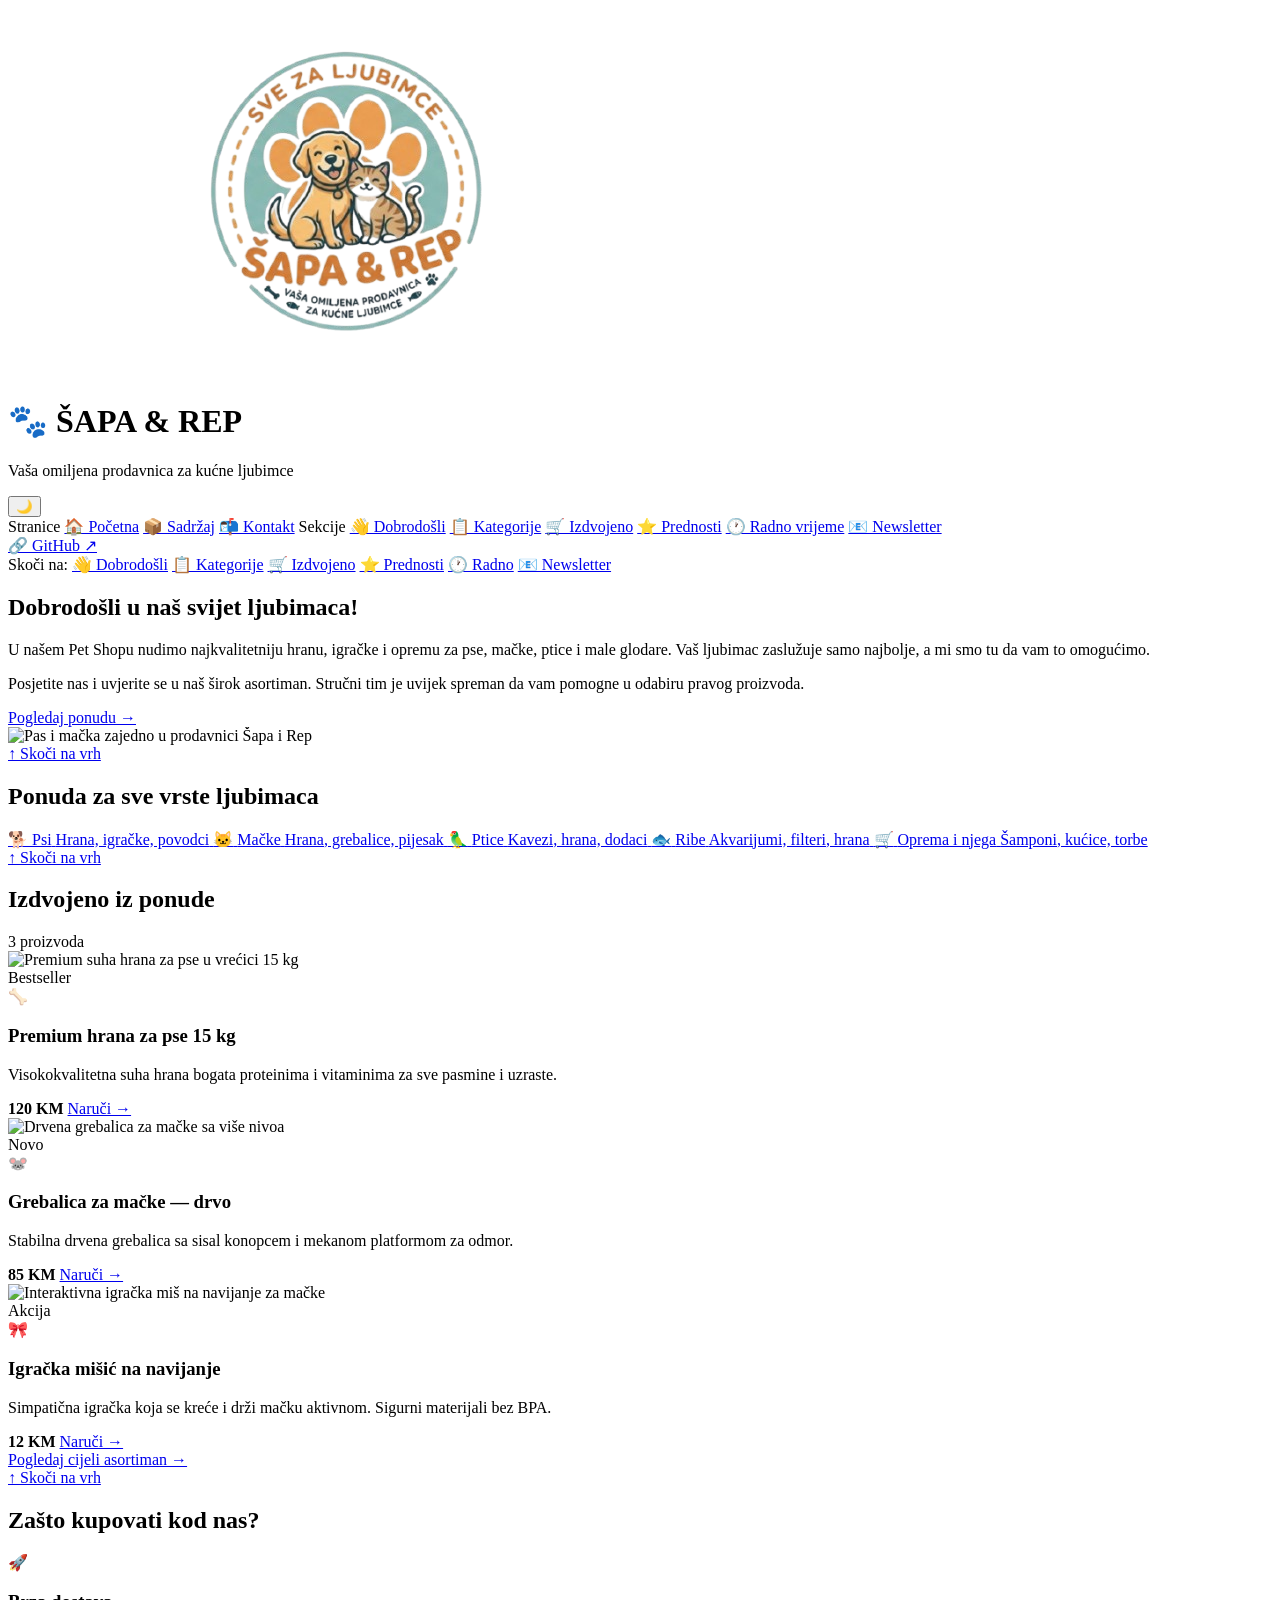
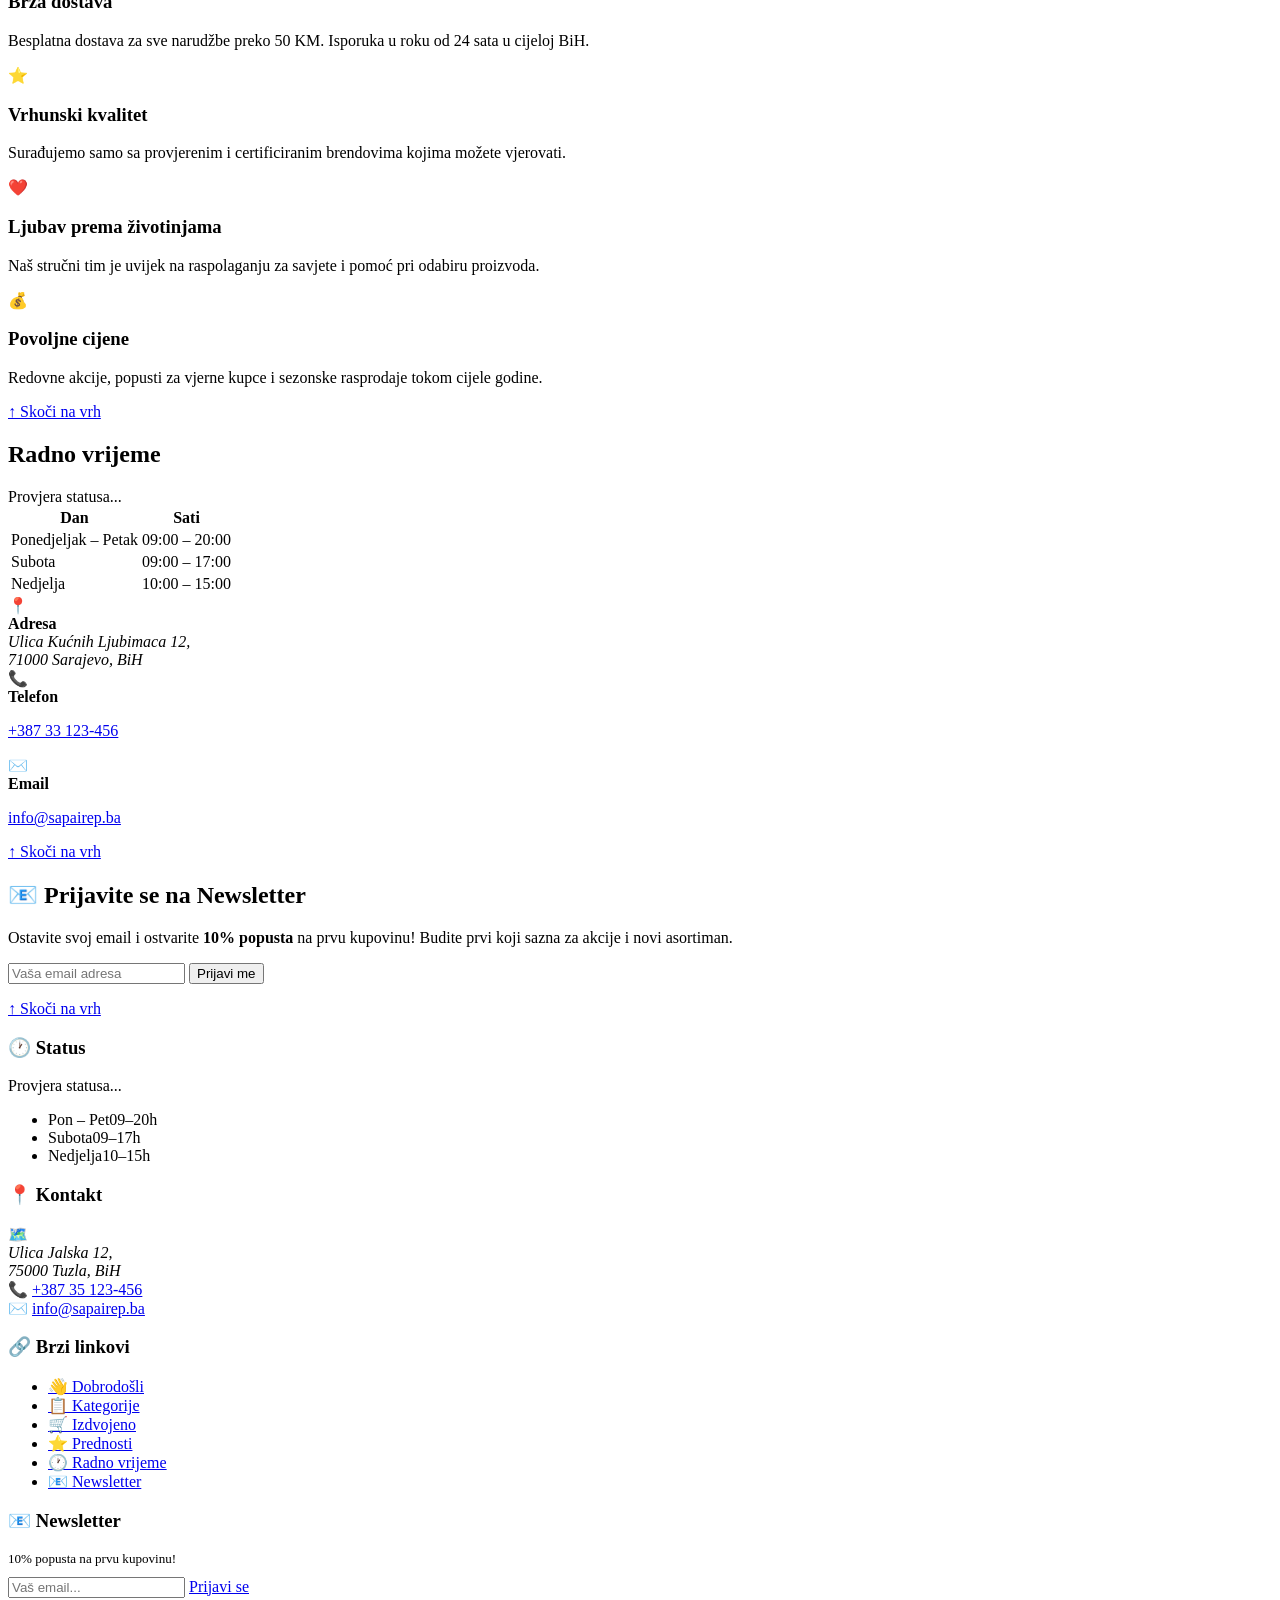
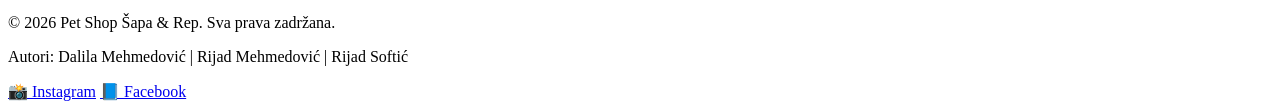
==== index.html @ 31c287e7 "Add files via upload Potpuno dorađen i završen HTML kod za stranicu index (početnu stranicu). Dodani" ====
<!DOCTYPE html>
<html lang="bs">
<head>
    <meta charset="UTF-8">
    <meta name="viewport" content="width=device-width, initial-scale=1.0">
    <title>Šapa & Rep - Pet Shop | Početna</title>
    <link rel="stylesheet" href="index.css">
</head>
<body>

<!-- ═══════════════════════════════ HEADER ═══════════════════════════════ -->
<header>
    <picture>
        <source srcset="Gemini_Generated_Image_9xp5rw9xp5rw9xp5-removebg-preview.png" type="image/webp">
        <img src="Gemini_Generated_Image_9xp5rw9xp5rw9xp5-removebg-preview.png" alt="Šapa i Rep logo — šapa kućnog ljubimca" class="header-logo">
    </picture>
    <div class="header-text">
        <h1>🐾 ŠAPA & REP</h1>
        <p>Vaša omiljena prodavnica za kućne ljubimce</p>
    </div>
    <button class="dark-mode-toggle" id="darkModeToggle" aria-label="Prebaci tamni/svjetli mod">🌙</button>
</header>

<!-- ═══════════════════════════ TROSTUPNI LAYOUT ═══════════════════════════ -->
<div class="page-wrapper">

    <!-- ─────────────── LIJEVA NAVIGACIJA ─────────────── -->
    <nav class="side-nav" aria-label="Glavna navigacija">
        <span class="nav-label">Stranice</span>
        <a href="index.html" class="active">🏠 Početna</a>
        <a href="Sadržaj.html">📦 Sadržaj</a>
        <a href="kontakt.html">📬 Kontakt</a>
        <span class="nav-label">Sekcije</span>
        <a href="#dobrodosli">👋 Dobrodošli</a>
        <a href="#kategorije-home">📋 Kategorije</a>
        <a href="#izdvojeno">🛒 Izdvojeno</a>
        <a href="#prednosti">⭐ Prednosti</a>
        <a href="#radno-vrijeme">🕐 Radno vrijeme</a>
        <a href="#newsletter">📧 Newsletter</a>
        <div class="nav-github">
            <a href="https://github.com/dalila005/Grupa21-TPTP-2026" target="_blank" rel="noopener">🔗 GitHub ↗</a>
        </div>
    </nav>

    <!-- ─────────────── GLAVNI SADRŽAJ ─────────────── -->
    <main class="main-content" id="top">

        <!-- Bookmark navigacija -->
        <div class="bookmark-nav">
            <span>Skoči na:</span>
            <a href="#dobrodosli">👋 Dobrodošli</a>
            <a href="#kategorije-home">📋 Kategorije</a>
            <a href="#izdvojeno">🛒 Izdvojeno</a>
            <a href="#prednosti">⭐ Prednosti</a>
            <a href="#radno-vrijeme">🕐 Radno</a>
            <a href="#newsletter">📧 Newsletter</a>
        </div>

        <!-- ── SEKCIJA 1: DOBRODOŠLI ── -->
        <section id="dobrodosli">
            <div class="welcome-wrap">
                <div class="welcome-text">
                    <h2>Dobrodošli u naš svijet ljubimaca!</h2>
                    <p>
                        U našem Pet Shopu nudimo najkvalitetniju hranu, igračke i opremu za pse, mačke,
                        ptice i male glodare. Vaš ljubimac zaslužuje samo najbolje, a mi smo tu da vam
                        to omogućimo.
                    </p>
                    <p>
                        Posjetite nas i uvjerite se u naš širok asortiman. Stručni tim je uvijek
                        spreman da vam pomogne u odabiru pravog proizvoda.
                    </p>
                    <a href="Sadržaj.html" class="btn btn-primary">Pogledaj ponudu →</a>
                </div>
                <div class="welcome-img-wrap">
                    <img src="shutterstock2482316883-670x447.png"
                         alt="Pas i mačka zajedno u prodavnici Šapa i Rep"
                         class="welcome-img">
                </div>
            </div>
            <a href="#top" class="back-to-top">↑ Skoči na vrh</a>
        </section>

        <!-- ── SEKCIJA 2: KATEGORIJE ── -->
        <section id="kategorije-home">
            <h2>Ponuda za sve vrste ljubimaca</h2>
            <div class="home-categories">
                <a href="Sadržaj.html" class="cat-box" data-category="pas">
                    <span class="cat-icon">🐕</span>
                    <span class="cat-label">Psi</span>
                    <span class="cat-desc">Hrana, igračke, povodci</span>
                </a>
                <a href="Sadržaj.html" class="cat-box" data-category="macka">
                    <span class="cat-icon">🐱</span>
                    <span class="cat-label">Mačke</span>
                    <span class="cat-desc">Hrana, grebalice, pijesak</span>
                </a>
                <a href="Sadržaj.html" class="cat-box" data-category="ptica">
                    <span class="cat-icon">🦜</span>
                    <span class="cat-label">Ptice</span>
                    <span class="cat-desc">Kavezi, hrana, dodaci</span>
                </a>
                <a href="Sadržaj.html" class="cat-box" data-category="riba">
                    <span class="cat-icon">🐟</span>
                    <span class="cat-label">Ribe</span>
                    <span class="cat-desc">Akvarijumi, filteri, hrana</span>
                </a>
                <a href="Sadržaj.html" class="cat-box" data-category="oprema">
                    <span class="cat-icon">🛒</span>
                    <span class="cat-label">Oprema i njega</span>
                    <span class="cat-desc">Šamponi, kućice, torbe</span>
                </a>
            </div>
            <a href="#top" class="back-to-top">↑ Skoči na vrh</a>
        </section>

        <!-- ── SEKCIJA 3: IZDVOJENO ── -->
        <section id="izdvojeno">
            <div class="products-header">
                <h2>Izdvojeno iz ponude</h2>
                <span class="product-count" id="productCount">3 proizvoda</span>
            </div>

            <div class="product-grid" id="productGrid">

                <article class="product-card" data-category="pas">
                    <img src="550.png"
                         alt="Premium suha hrana za pse u vrećici 15 kg"
                         class="card-img">
                    <div class="card-badge">Bestseller</div>
                    <div class="card-icon">🦴</div>
                    <h3>Premium hrana za pse 15 kg</h3>
                    <p>Visokokvalitetna suha hrana bogata proteinima i vitaminima za sve pasmine i uzraste.</p>
                    <strong class="price">120 KM</strong>
                    <a href="kontakt.html" class="card-link">Naruči →</a>
                </article>

                <article class="product-card" data-category="macka">
                    <img src="8718475522782_a_en_hd_1__31127.png"
                         alt="Drvena grebalica za mačke sa više nivoa"
                         class="card-img">
                    <div class="card-badge novo">Novo</div>
                    <div class="card-icon">🐭</div>
                    <h3>Grebalica za mačke — drvo</h3>
                    <p>Stabilna drvena grebalica sa sisal konopcem i mekanom platformom za odmor.</p>
                    <strong class="price">85 KM</strong>
                    <a href="kontakt.html" class="card-link">Naruči →</a>
                </article>

                <article class="product-card" data-category="macka">
                    <img src="TAMkzUjmKxtn.png"
                         alt="Interaktivna igračka miš na navijanje za mačke"
                         class="card-img">
                    <div class="card-badge akcija">Akcija</div>
                    <div class="card-icon">🎀</div>
                    <h3>Igračka mišić na navijanje</h3>
                    <p>Simpatična igračka koja se kreće i drži mačku aktivnom. Sigurni materijali bez BPA.</p>
                    <strong class="price">12 KM</strong>
                    <a href="kontakt.html" class="card-link">Naruči →</a>
                </article>

            </div>

            <p class="no-results" id="noResults" style="display:none;">
                Nema proizvoda u ovoj kategoriji.
            </p>

            <div class="view-all-wrap">
                <a href="Sadržaj.html" class="btn btn-outline">Pogledaj cijeli asortiman →</a>
            </div>
            <a href="#top" class="back-to-top">↑ Skoči na vrh</a>
        </section>

        <!-- ── SEKCIJA 4: PREDNOSTI ── -->
        <section id="prednosti">
            <h2>Zašto kupovati kod nas?</h2>
            <div class="features-wrap">
                <div class="feature-box">
                    <div class="feature-icon">🚀</div>
                    <h3>Brza dostava</h3>
                    <p>Besplatna dostava za sve narudžbe preko 50 KM. Isporuka u roku od 24 sata u cijeloj BiH.</p>
                </div>
                <div class="feature-box">
                    <div class="feature-icon">⭐</div>
                    <h3>Vrhunski kvalitet</h3>
                    <p>Surađujemo samo sa provjerenim i certificiranim brendovima kojima možete vjerovati.</p>
                </div>
                <div class="feature-box">
                    <div class="feature-icon">❤️</div>
                    <h3>Ljubav prema životinjama</h3>
                    <p>Naš stručni tim je uvijek na raspolaganju za savjete i pomoć pri odabiru proizvoda.</p>
                </div>
                <div class="feature-box">
                    <div class="feature-icon">💰</div>
                    <h3>Povoljne cijene</h3>
                    <p>Redovne akcije, popusti za vjerne kupce i sezonske rasprodaje tokom cijele godine.</p>
                </div>
            </div>
            <a href="#top" class="back-to-top">↑ Skoči na vrh</a>
        </section>

        <!-- ── SEKCIJA 5: RADNO VRIJEME ── -->
        <section id="radno-vrijeme">
            <h2>Radno vrijeme</h2>
            <div class="hours-wrap">
                <div class="hours-card">
                    <div class="status-row">
                        <span class="status-dot closed" id="statusDot"></span>
                        <span class="status-text" id="statusText">Provjera statusa...</span>
                    </div>
                    <table class="hours-table">
                        <thead>
                            <tr>
                                <th>Dan</th>
                                <th>Sati</th>
                            </tr>
                        </thead>
                        <tbody>
                            <tr>
                                <td>Ponedjeljak – Petak</td>
                                <td>09:00 – 20:00</td>
                            </tr>
                            <tr>
                                <td>Subota</td>
                                <td>09:00 – 17:00</td>
                            </tr>
                            <tr>
                                <td>Nedjelja</td>
                                <td>10:00 – 15:00</td>
                            </tr>
                        </tbody>
                    </table>
                </div>
                <div class="hours-info">
                    <div class="info-icon-box">
                        <span>📍</span>
                        <div>
                            <strong>Adresa</strong>
                            <address>Ulica Kućnih Ljubimaca 12,<br>71000 Sarajevo, BiH</address>
                        </div>
                    </div>
                    <div class="info-icon-box">
                        <span>📞</span>
                        <div>
                            <strong>Telefon</strong>
                            <p><a href="tel:+38733123456">+387 33 123-456</a></p>
                        </div>
                    </div>
                    <div class="info-icon-box">
                        <span>✉️</span>
                        <div>
                            <strong>Email</strong>
                            <p><a href="mailto:info@sapairep.ba">info@sapairep.ba</a></p>
                        </div>
                    </div>
                </div>
            </div>
            <a href="#top" class="back-to-top">↑ Skoči na vrh</a>
        </section>

        <!-- ── SEKCIJA 6: NEWSLETTER ── -->
        <section id="newsletter">
            <div class="newsletter-wrap">
                <div class="newsletter-text">
                    <h2>📧 Prijavite se na Newsletter</h2>
                    <p>Ostavite svoj email i ostvarite <strong>10% popusta</strong> na prvu kupovinu!
                       Budite prvi koji sazna za akcije i novi asortiman.</p>
                </div>
                <div class="newsletter-form-wrap" id="newsletterFormWrap">
                    <div class="newsletter-form">
                        <input type="email"
                               id="newsletterEmail"
                               placeholder="Vaša email adresa"
                               aria-label="Unesite email za prijavu na newsletter">
                        <button class="btn btn-primary" id="newsletterBtn">Prijavi me</button>
                    </div>
                    <p class="field-error" id="newsletterError"></p>
                </div>
                <p class="newsletter-success" id="newsletterSuccess" style="display:none;">
                    ✅ Uspješno ste se prijavili! Provjerite email za kupon.
                </p>
            </div>
            <a href="#top" class="back-to-top">↑ Skoči na vrh</a>
        </section>

    </main>

    <!-- ─────────────── DESNI ASIDE ─────────────── -->
    <aside aria-label="Bočni panel">

        <!-- Status widget -->
        <div class="aside-widget">
            <h3>🕐 Status</h3>
            <div class="aside-status">
                <span class="status-dot closed" id="asideStatusDot"></span>
                <span class="status-text" id="asideStatusText">Provjera...</span>
            </div>
            <ul class="aside-hours-list">
                <li><span class="dan">Pon – Pet</span><span>09–20h</span></li>
                <li><span class="dan">Subota</span><span>09–17h</span></li>
                <li><span class="dan">Nedjelja</span><span>10–15h</span></li>
            </ul>
        </div>

        <!-- Kontakt widget -->
        <div class="aside-widget">
            <h3>📍 Kontakt</h3>
            <div class="aside-contact-item">
                <span>🗺️</span>
                <address>Ulica Jalska 12,<br>75000 Tuzla, BiH</address>
            </div>
            <div class="aside-contact-item">
                <span>📞</span>
                <a href="tel:+38733123456">+387 35 123-456</a>
            </div>
            <div class="aside-contact-item">
                <span>✉️</span>
                <a href="mailto:info@sapairep.ba">info@sapairep.ba</a>
            </div>
        </div>

        <!-- Quick nav widget -->
        <div class="aside-widget">
            <h3>🔗 Brzi linkovi</h3>
            <ul class="aside-quicknav">
                <li><a href="#dobrodosli">👋 Dobrodošli</a></li>
                <li><a href="#kategorije-home">📋 Kategorije</a></li>
                <li><a href="#izdvojeno">🛒 Izdvojeno</a></li>
                <li><a href="#prednosti">⭐ Prednosti</a></li>
                <li><a href="#radno-vrijeme">🕐 Radno vrijeme</a></li>
                <li><a href="#newsletter">📧 Newsletter</a></li>
            </ul>
        </div>

        <!-- Mini newsletter -->
        <div class="aside-widget aside-newsletter">
            <h3>📧 Newsletter</h3>
            <p style="font-size:0.82em; color:var(--boja-tekst-slabi); margin-bottom:10px;">
                10% popusta na prvu kupovinu!
            </p>
            <input type="email" placeholder="Vaš email..." aria-label="Email za newsletter">
            <a href="#newsletter" class="btn btn-primary">Prijavi se</a>
        </div>

    </aside>

</div><!-- /page-wrapper -->

<!-- ═══════════════════════════════ FOOTER ═══════════════════════════════ -->
<footer>
    <div class="footer-inner">
        <div class="footer-brand">
            <p>&copy; 2026 Pet Shop Šapa & Rep. Sva prava zadržana.</p>
        </div>
        <div class="footer-authors">
            <p>Autori: Dalila Mehmedović | Rijad Mehmedović | Rijad Softić</p>
        </div>
        <div class="footer-social">
            <a href="https://instagram.com" target="_blank" rel="noopener" aria-label="Instagram">📸 Instagram</a>
            <a href="https://facebook.com" target="_blank" rel="noopener" aria-label="Facebook">📘 Facebook</a>
        </div>
    </div>
</footer>

<script src="index.js"></script>
<script>
    /* Sinkronizacija aside status dota sa glavnim JS-om */
    document.addEventListener('DOMContentLoaded', () => {
        const asideDot  = document.getElementById('asideStatusDot');
        const asideText = document.getElementById('asideStatusText');
        const mainDot   = document.getElementById('statusDot');
        const mainText  = document.getElementById('statusText');

        /* Čeka kratko da index.js postavi klase */
        setTimeout(() => {
            if (mainDot && asideDot) {
                asideDot.className  = mainDot.className;
                asideText.textContent = mainText ? mainText.textContent : '';
            }
        }, 100);
    });
</script>
</body>
</html>
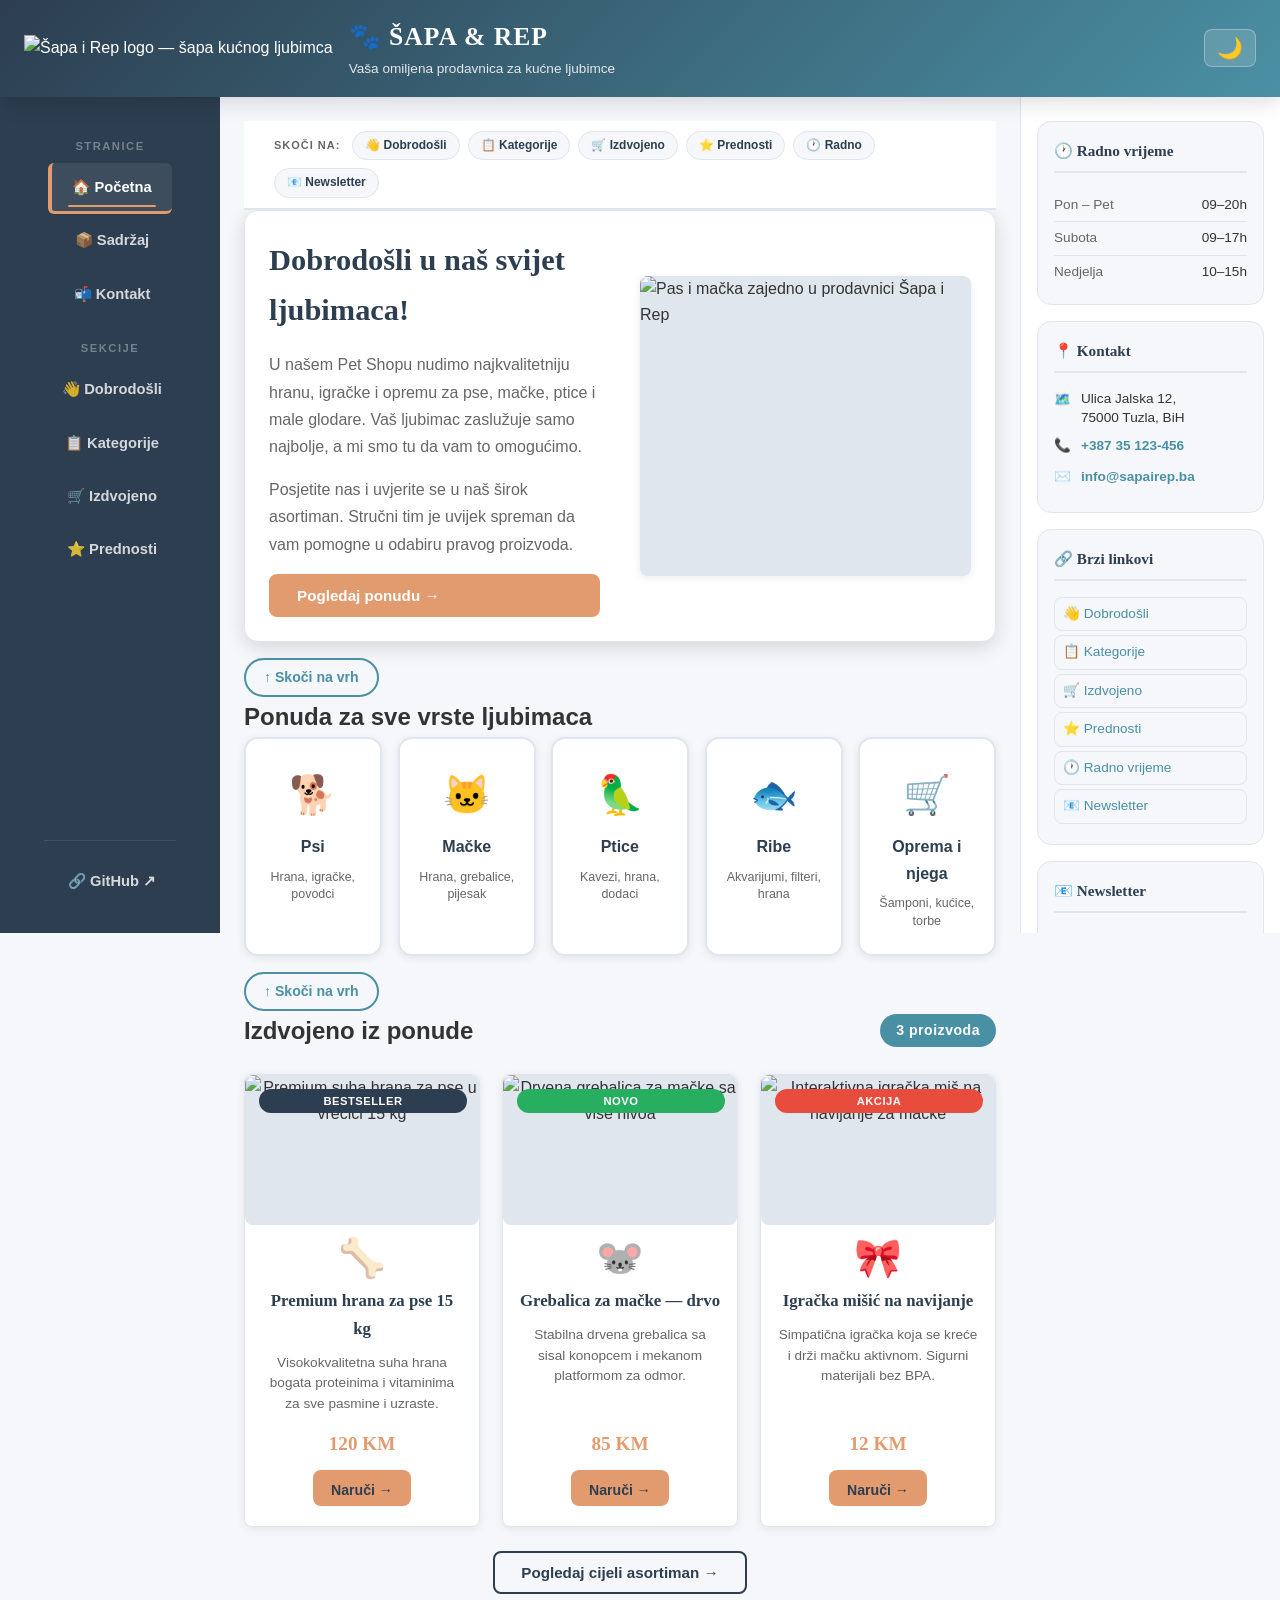
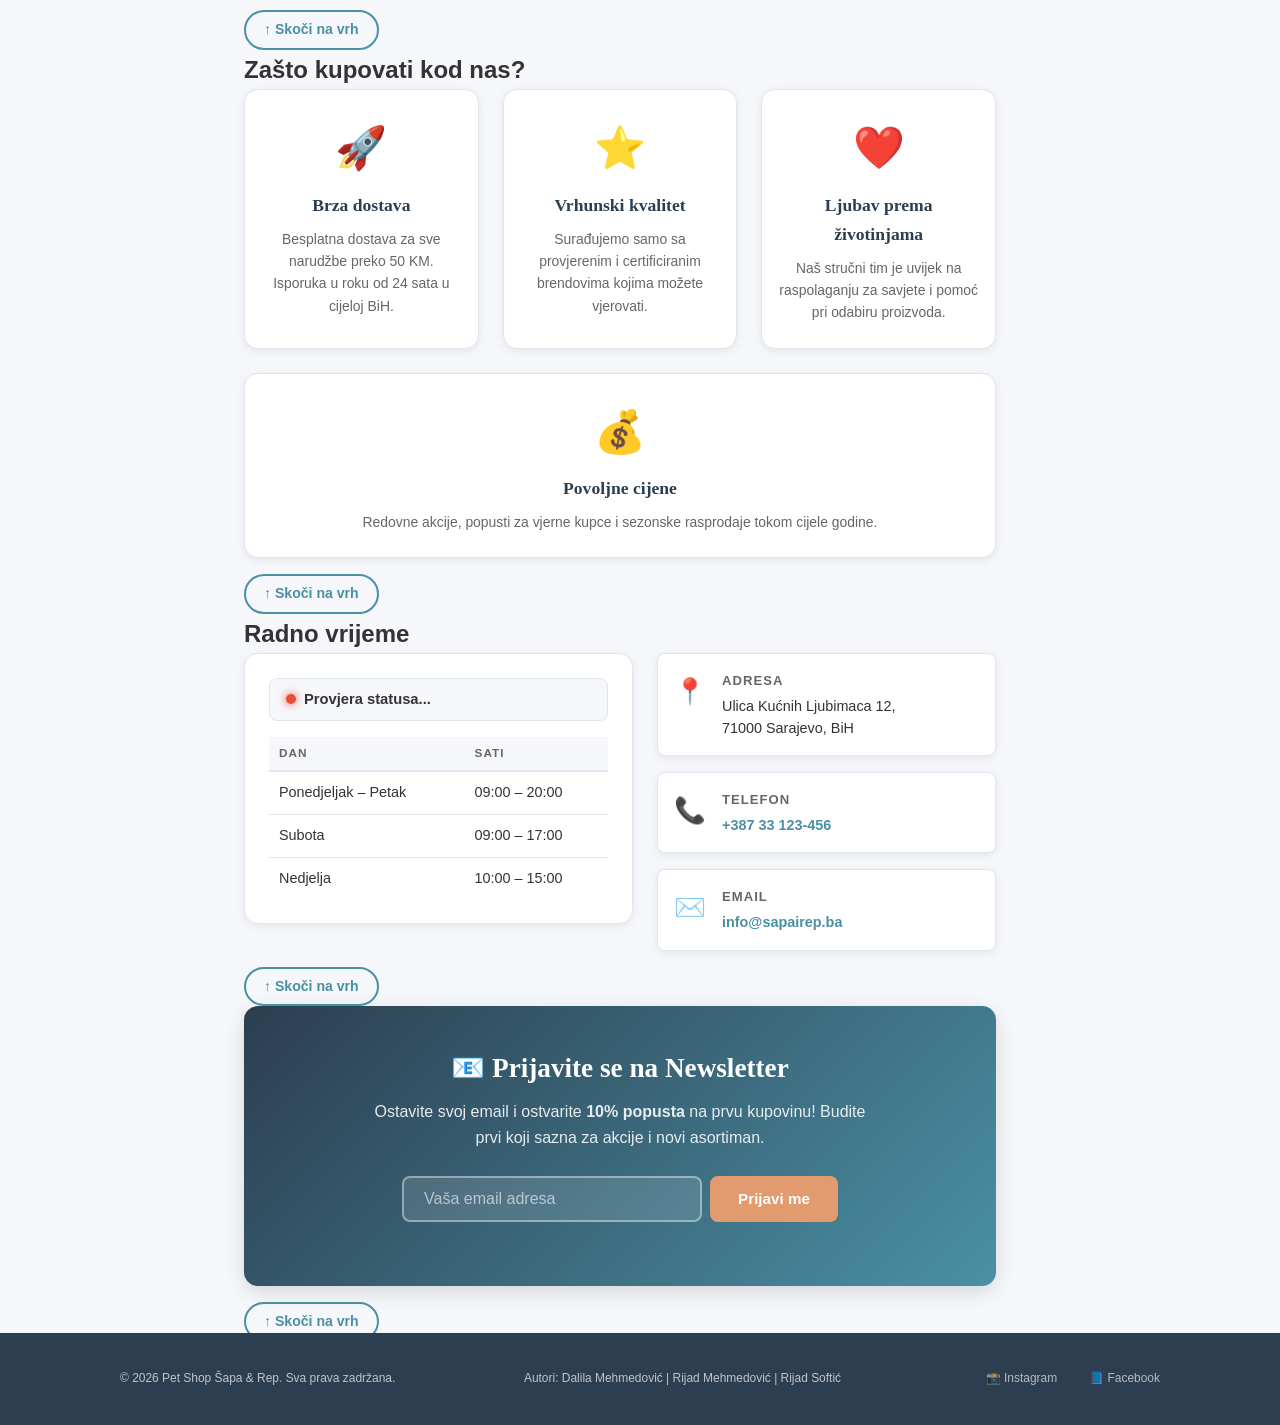
==== commit 11347f13: "Add files via upload" ====
--- a/index.html
+++ b/index.html
@@ -1,384 +1,357 @@
 <!DOCTYPE html>
 <html lang="bs">
+
 <head>
-    <meta charset="UTF-8">
-    <meta name="viewport" content="width=device-width, initial-scale=1.0">
-    <title>Šapa & Rep - Pet Shop | Početna</title>
-    <link rel="stylesheet" href="index.css">
+  <meta charset="UTF-8">
+  <meta name="viewport" content="width=device-width, initial-scale=1.0">
+  <title>Šapa & Rep - Pet Shop | Početna</title>
+  <link rel="stylesheet" href="tptpstil.css">
 </head>
+
 <body>
 
-<!-- ═══════════════════════════════ HEADER ═══════════════════════════════ -->
-<header>
+  <!-- ═══════════════════════════════ HEADER ═══════════════════════════════ -->
+  <header>
     <picture>
-        <source srcset="Gemini_Generated_Image_9xp5rw9xp5rw9xp5-removebg-preview.png" type="image/webp">
-        <img src="Gemini_Generated_Image_9xp5rw9xp5rw9xp5-removebg-preview.png" alt="Šapa i Rep logo — šapa kućnog ljubimca" class="header-logo">
+      <source srcset="images/Gemini_Generated_Image_9xp5rw9xp5rw9xp5-removebg-preview.png" type="image/webp">
+      <img src="images/Gemini_Generated_Image_9xp5rw9xp5rw9xp5-removebg-preview.png"
+        alt="Šapa i Rep logo — šapa kućnog ljubimca" class="header-logo">
     </picture>
     <div class="header-text">
-        <h1>🐾 ŠAPA & REP</h1>
-        <p>Vaša omiljena prodavnica za kućne ljubimce</p>
+      <h1>🐾 ŠAPA & REP</h1>
+      <p>Vaša omiljena prodavnica za kućne ljubimce</p>
     </div>
     <button class="dark-mode-toggle" id="darkModeToggle" aria-label="Prebaci tamni/svjetli mod">🌙</button>
-</header>
-
-<!-- ═══════════════════════════ TROSTUPNI LAYOUT ═══════════════════════════ -->
-<div class="page-wrapper">
+  </header>
+
+  <!-- ═══════════════════════════ TROSTUPNI LAYOUT ═══════════════════════════ -->
+  <div class="page-wrapper">
 
     <!-- ─────────────── LIJEVA NAVIGACIJA ─────────────── -->
     <nav class="side-nav" aria-label="Glavna navigacija">
-        <span class="nav-label">Stranice</span>
-        <a href="index.html" class="active">🏠 Početna</a>
-        <a href="Sadržaj.html">📦 Sadržaj</a>
-        <a href="kontakt.html">📬 Kontakt</a>
-        <span class="nav-label">Sekcije</span>
+      <span class="nav-label">Stranice</span>
+      <a href="index.html" class="active">🏠 Početna</a>
+      <a href="Sadržaj.html">📦 Sadržaj</a>
+      <a href="kontakt.html">📬 Kontakt</a>
+      <span class="nav-label">Sekcije</span>
+      <a href="#dobrodosli">👋 Dobrodošli</a>
+      <a href="#kategorije-home">📋 Kategorije</a>
+      <a href="#izdvojeno">🛒 Izdvojeno</a>
+      <a href="#prednosti">⭐ Prednosti</a>
+      <div class="nav-github">
+        <a href="https://github.com/dalila005/Grupa21-TPTP-2026" target="_blank" rel="noopener">🔗 GitHub ↗</a>
+      </div>
+    </nav>
+
+    <!-- ─────────────── GLAVNI SADRŽAJ ─────────────── -->
+    <main class="main-content" id="top">
+
+      <!-- Bookmark navigacija -->
+      <div class="bookmark-nav">
+        <span>Skoči na:</span>
         <a href="#dobrodosli">👋 Dobrodošli</a>
         <a href="#kategorije-home">📋 Kategorije</a>
         <a href="#izdvojeno">🛒 Izdvojeno</a>
         <a href="#prednosti">⭐ Prednosti</a>
-        <a href="#radno-vrijeme">🕐 Radno vrijeme</a>
+        <a href="#radno-vrijeme">🕐 Radno</a>
         <a href="#newsletter">📧 Newsletter</a>
-        <div class="nav-github">
-            <a href="https://github.com/dalila005/Grupa21-TPTP-2026" target="_blank" rel="noopener">🔗 GitHub ↗</a>
-        </div>
-    </nav>
-
-    <!-- ─────────────── GLAVNI SADRŽAJ ─────────────── -->
-    <main class="main-content" id="top">
-
-        <!-- Bookmark navigacija -->
-        <div class="bookmark-nav">
-            <span>Skoči na:</span>
-            <a href="#dobrodosli">👋 Dobrodošli</a>
-            <a href="#kategorije-home">📋 Kategorije</a>
-            <a href="#izdvojeno">🛒 Izdvojeno</a>
-            <a href="#prednosti">⭐ Prednosti</a>
-            <a href="#radno-vrijeme">🕐 Radno</a>
-            <a href="#newsletter">📧 Newsletter</a>
-        </div>
-
-        <!-- ── SEKCIJA 1: DOBRODOŠLI ── -->
-        <section id="dobrodosli">
-            <div class="welcome-wrap">
-                <div class="welcome-text">
-                    <h2>Dobrodošli u naš svijet ljubimaca!</h2>
-                    <p>
-                        U našem Pet Shopu nudimo najkvalitetniju hranu, igračke i opremu za pse, mačke,
-                        ptice i male glodare. Vaš ljubimac zaslužuje samo najbolje, a mi smo tu da vam
-                        to omogućimo.
-                    </p>
-                    <p>
-                        Posjetite nas i uvjerite se u naš širok asortiman. Stručni tim je uvijek
-                        spreman da vam pomogne u odabiru pravog proizvoda.
-                    </p>
-                    <a href="Sadržaj.html" class="btn btn-primary">Pogledaj ponudu →</a>
-                </div>
-                <div class="welcome-img-wrap">
-                    <img src="shutterstock2482316883-670x447.png"
-                         alt="Pas i mačka zajedno u prodavnici Šapa i Rep"
-                         class="welcome-img">
-                </div>
-            </div>
-            <a href="#top" class="back-to-top">↑ Skoči na vrh</a>
-        </section>
-
-        <!-- ── SEKCIJA 2: KATEGORIJE ── -->
-        <section id="kategorije-home">
-            <h2>Ponuda za sve vrste ljubimaca</h2>
-            <div class="home-categories">
-                <a href="Sadržaj.html" class="cat-box" data-category="pas">
-                    <span class="cat-icon">🐕</span>
-                    <span class="cat-label">Psi</span>
-                    <span class="cat-desc">Hrana, igračke, povodci</span>
-                </a>
-                <a href="Sadržaj.html" class="cat-box" data-category="macka">
-                    <span class="cat-icon">🐱</span>
-                    <span class="cat-label">Mačke</span>
-                    <span class="cat-desc">Hrana, grebalice, pijesak</span>
-                </a>
-                <a href="Sadržaj.html" class="cat-box" data-category="ptica">
-                    <span class="cat-icon">🦜</span>
-                    <span class="cat-label">Ptice</span>
-                    <span class="cat-desc">Kavezi, hrana, dodaci</span>
-                </a>
-                <a href="Sadržaj.html" class="cat-box" data-category="riba">
-                    <span class="cat-icon">🐟</span>
-                    <span class="cat-label">Ribe</span>
-                    <span class="cat-desc">Akvarijumi, filteri, hrana</span>
-                </a>
-                <a href="Sadržaj.html" class="cat-box" data-category="oprema">
-                    <span class="cat-icon">🛒</span>
-                    <span class="cat-label">Oprema i njega</span>
-                    <span class="cat-desc">Šamponi, kućice, torbe</span>
-                </a>
-            </div>
-            <a href="#top" class="back-to-top">↑ Skoči na vrh</a>
-        </section>
-
-        <!-- ── SEKCIJA 3: IZDVOJENO ── -->
-        <section id="izdvojeno">
-            <div class="products-header">
-                <h2>Izdvojeno iz ponude</h2>
-                <span class="product-count" id="productCount">3 proizvoda</span>
-            </div>
-
-            <div class="product-grid" id="productGrid">
-
-                <article class="product-card" data-category="pas">
-                    <img src="550.png"
-                         alt="Premium suha hrana za pse u vrećici 15 kg"
-                         class="card-img">
-                    <div class="card-badge">Bestseller</div>
-                    <div class="card-icon">🦴</div>
-                    <h3>Premium hrana za pse 15 kg</h3>
-                    <p>Visokokvalitetna suha hrana bogata proteinima i vitaminima za sve pasmine i uzraste.</p>
-                    <strong class="price">120 KM</strong>
-                    <a href="kontakt.html" class="card-link">Naruči →</a>
-                </article>
-
-                <article class="product-card" data-category="macka">
-                    <img src="8718475522782_a_en_hd_1__31127.png"
-                         alt="Drvena grebalica za mačke sa više nivoa"
-                         class="card-img">
-                    <div class="card-badge novo">Novo</div>
-                    <div class="card-icon">🐭</div>
-                    <h3>Grebalica za mačke — drvo</h3>
-                    <p>Stabilna drvena grebalica sa sisal konopcem i mekanom platformom za odmor.</p>
-                    <strong class="price">85 KM</strong>
-                    <a href="kontakt.html" class="card-link">Naruči →</a>
-                </article>
-
-                <article class="product-card" data-category="macka">
-                    <img src="TAMkzUjmKxtn.png"
-                         alt="Interaktivna igračka miš na navijanje za mačke"
-                         class="card-img">
-                    <div class="card-badge akcija">Akcija</div>
-                    <div class="card-icon">🎀</div>
-                    <h3>Igračka mišić na navijanje</h3>
-                    <p>Simpatična igračka koja se kreće i drži mačku aktivnom. Sigurni materijali bez BPA.</p>
-                    <strong class="price">12 KM</strong>
-                    <a href="kontakt.html" class="card-link">Naruči →</a>
-                </article>
-
-            </div>
-
-            <p class="no-results" id="noResults" style="display:none;">
-                Nema proizvoda u ovoj kategoriji.
+      </div>
+
+      <!-- ── SEKCIJA 1: DOBRODOŠLI ── -->
+      <section id="dobrodosli">
+        <div class="welcome-wrap">
+          <div class="welcome-text">
+            <h2>Dobrodošli u naš svijet ljubimaca!</h2>
+            <p>
+              U našem Pet Shopu nudimo najkvalitetniju hranu, igračke i opremu za pse, mačke,
+              ptice i male glodare. Vaš ljubimac zaslužuje samo najbolje, a mi smo tu da vam
+              to omogućimo.
             </p>
-
-            <div class="view-all-wrap">
-                <a href="Sadržaj.html" class="btn btn-outline">Pogledaj cijeli asortiman →</a>
-            </div>
-            <a href="#top" class="back-to-top">↑ Skoči na vrh</a>
-        </section>
-
-        <!-- ── SEKCIJA 4: PREDNOSTI ── -->
-        <section id="prednosti">
-            <h2>Zašto kupovati kod nas?</h2>
-            <div class="features-wrap">
-                <div class="feature-box">
-                    <div class="feature-icon">🚀</div>
-                    <h3>Brza dostava</h3>
-                    <p>Besplatna dostava za sve narudžbe preko 50 KM. Isporuka u roku od 24 sata u cijeloj BiH.</p>
-                </div>
-                <div class="feature-box">
-                    <div class="feature-icon">⭐</div>
-                    <h3>Vrhunski kvalitet</h3>
-                    <p>Surađujemo samo sa provjerenim i certificiranim brendovima kojima možete vjerovati.</p>
-                </div>
-                <div class="feature-box">
-                    <div class="feature-icon">❤️</div>
-                    <h3>Ljubav prema životinjama</h3>
-                    <p>Naš stručni tim je uvijek na raspolaganju za savjete i pomoć pri odabiru proizvoda.</p>
-                </div>
-                <div class="feature-box">
-                    <div class="feature-icon">💰</div>
-                    <h3>Povoljne cijene</h3>
-                    <p>Redovne akcije, popusti za vjerne kupce i sezonske rasprodaje tokom cijele godine.</p>
-                </div>
-            </div>
-            <a href="#top" class="back-to-top">↑ Skoči na vrh</a>
-        </section>
-
-        <!-- ── SEKCIJA 5: RADNO VRIJEME ── -->
-        <section id="radno-vrijeme">
-            <h2>Radno vrijeme</h2>
-            <div class="hours-wrap">
-                <div class="hours-card">
-                    <div class="status-row">
-                        <span class="status-dot closed" id="statusDot"></span>
-                        <span class="status-text" id="statusText">Provjera statusa...</span>
-                    </div>
-                    <table class="hours-table">
-                        <thead>
-                            <tr>
-                                <th>Dan</th>
-                                <th>Sati</th>
-                            </tr>
-                        </thead>
-                        <tbody>
-                            <tr>
-                                <td>Ponedjeljak – Petak</td>
-                                <td>09:00 – 20:00</td>
-                            </tr>
-                            <tr>
-                                <td>Subota</td>
-                                <td>09:00 – 17:00</td>
-                            </tr>
-                            <tr>
-                                <td>Nedjelja</td>
-                                <td>10:00 – 15:00</td>
-                            </tr>
-                        </tbody>
-                    </table>
-                </div>
-                <div class="hours-info">
-                    <div class="info-icon-box">
-                        <span>📍</span>
-                        <div>
-                            <strong>Adresa</strong>
-                            <address>Ulica Kućnih Ljubimaca 12,<br>71000 Sarajevo, BiH</address>
-                        </div>
-                    </div>
-                    <div class="info-icon-box">
-                        <span>📞</span>
-                        <div>
-                            <strong>Telefon</strong>
-                            <p><a href="tel:+38733123456">+387 33 123-456</a></p>
-                        </div>
-                    </div>
-                    <div class="info-icon-box">
-                        <span>✉️</span>
-                        <div>
-                            <strong>Email</strong>
-                            <p><a href="mailto:info@sapairep.ba">info@sapairep.ba</a></p>
-                        </div>
-                    </div>
-                </div>
-            </div>
-            <a href="#top" class="back-to-top">↑ Skoči na vrh</a>
-        </section>
-
-        <!-- ── SEKCIJA 6: NEWSLETTER ── -->
-        <section id="newsletter">
-            <div class="newsletter-wrap">
-                <div class="newsletter-text">
-                    <h2>📧 Prijavite se na Newsletter</h2>
-                    <p>Ostavite svoj email i ostvarite <strong>10% popusta</strong> na prvu kupovinu!
-                       Budite prvi koji sazna za akcije i novi asortiman.</p>
-                </div>
-                <div class="newsletter-form-wrap" id="newsletterFormWrap">
-                    <div class="newsletter-form">
-                        <input type="email"
-                               id="newsletterEmail"
-                               placeholder="Vaša email adresa"
-                               aria-label="Unesite email za prijavu na newsletter">
-                        <button class="btn btn-primary" id="newsletterBtn">Prijavi me</button>
-                    </div>
-                    <p class="field-error" id="newsletterError"></p>
-                </div>
-                <p class="newsletter-success" id="newsletterSuccess" style="display:none;">
-                    ✅ Uspješno ste se prijavili! Provjerite email za kupon.
-                </p>
-            </div>
-            <a href="#top" class="back-to-top">↑ Skoči na vrh</a>
-        </section>
+            <p>
+              Posjetite nas i uvjerite se u naš širok asortiman. Stručni tim je uvijek
+              spreman da vam pomogne u odabiru pravog proizvoda.
+            </p>
+            <a href="Sadržaj.html" class="btn btn-primary">Pogledaj ponudu →</a>
+          </div>
+          <div class="welcome-img-wrap">
+            <img src="images/shutterstock2482316883-670x447.png" alt="Pas i mačka zajedno u prodavnici Šapa i Rep"
+              class="welcome-img">
+          </div>
+        </div>
+        <a href="#top" class="back-to-top">↑ Skoči na vrh</a>
+      </section>
+
+      <!-- ── SEKCIJA 2: KATEGORIJE ── -->
+      <section id="kategorije-home">
+        <h2>Ponuda za sve vrste ljubimaca</h2>
+        <div class="home-categories">
+          <a href="Sadržaj.html" class="cat-box" data-category="pas">
+            <span class="cat-icon">🐕</span>
+            <span class="cat-label">Psi</span>
+            <span class="cat-desc">Hrana, igračke, povodci</span>
+          </a>
+          <a href="Sadržaj.html" class="cat-box" data-category="macka">
+            <span class="cat-icon">🐱</span>
+            <span class="cat-label">Mačke</span>
+            <span class="cat-desc">Hrana, grebalice, pijesak</span>
+          </a>
+          <a href="Sadržaj.html" class="cat-box" data-category="ptica">
+            <span class="cat-icon">🦜</span>
+            <span class="cat-label">Ptice</span>
+            <span class="cat-desc">Kavezi, hrana, dodaci</span>
+          </a>
+          <a href="Sadržaj.html" class="cat-box" data-category="riba">
+            <span class="cat-icon">🐟</span>
+            <span class="cat-label">Ribe</span>
+            <span class="cat-desc">Akvarijumi, filteri, hrana</span>
+          </a>
+          <a href="Sadržaj.html" class="cat-box" data-category="oprema">
+            <span class="cat-icon">🛒</span>
+            <span class="cat-label">Oprema i njega</span>
+            <span class="cat-desc">Šamponi, kućice, torbe</span>
+          </a>
+        </div>
+        <a href="#top" class="back-to-top">↑ Skoči na vrh</a>
+      </section>
+
+      <!-- ── SEKCIJA 3: IZDVOJENO ── -->
+      <section id="izdvojeno">
+        <div class="products-header">
+          <h2>Izdvojeno iz ponude</h2>
+          <span class="product-count" id="productCount">3 proizvoda</span>
+        </div>
+
+        <div class="product-grid" id="productGrid">
+
+          <article class="product-card" data-category="pas">
+            <img src="images/550.png" alt="Premium suha hrana za pse u vrećici 15 kg" class="card-img">
+            <div class="card-badge">Bestseller</div>
+            <div class="card-icon">🦴</div>
+            <h3>Premium hrana za pse 15 kg</h3>
+            <p>Visokokvalitetna suha hrana bogata proteinima i vitaminima za sve pasmine i uzraste.</p>
+            <strong class="price">120 KM</strong>
+            <a href="kontakt.html" class="card-link">Naruči →</a>
+          </article>
+
+          <article class="product-card" data-category="macka">
+            <img src="images/8718475522782_a_en_hd_1__31127.png" alt="Drvena grebalica za mačke sa više nivoa"
+              class="card-img">
+            <div class="card-badge novo">Novo</div>
+            <div class="card-icon">🐭</div>
+            <h3>Grebalica za mačke — drvo</h3>
+            <p>Stabilna drvena grebalica sa sisal konopcem i mekanom platformom za odmor.</p>
+            <strong class="price">85 KM</strong>
+            <a href="kontakt.html" class="card-link">Naruči →</a>
+          </article>
+
+          <article class="product-card" data-category="macka">
+            <img src="images/TAMkzUjmKxtn.png" alt="Interaktivna igračka miš na navijanje za mačke" class="card-img">
+            <div class="card-badge akcija">Akcija</div>
+            <div class="card-icon">🎀</div>
+            <h3>Igračka mišić na navijanje</h3>
+            <p>Simpatična igračka koja se kreće i drži mačku aktivnom. Sigurni materijali bez BPA.</p>
+            <strong class="price">12 KM</strong>
+            <a href="kontakt.html" class="card-link">Naruči →</a>
+          </article>
+
+        </div>
+
+        <p class="no-results" id="noResults" style="display:none;">
+          Nema proizvoda u ovoj kategoriji.
+        </p>
+
+        <div class="view-all-wrap">
+          <a href="Sadržaj.html" class="btn btn-outline">Pogledaj cijeli asortiman →</a>
+        </div>
+        <a href="#top" class="back-to-top">↑ Skoči na vrh</a>
+      </section>
+
+      <!-- ── SEKCIJA 4: PREDNOSTI ── -->
+      <section id="prednosti">
+        <h2>Zašto kupovati kod nas?</h2>
+        <div class="features-wrap">
+          <div class="feature-box">
+            <div class="feature-icon">🚀</div>
+            <h3>Brza dostava</h3>
+            <p>Besplatna dostava za sve narudžbe preko 50 KM. Isporuka u roku od 24 sata u cijeloj BiH.</p>
+          </div>
+          <div class="feature-box">
+            <div class="feature-icon">⭐</div>
+            <h3>Vrhunski kvalitet</h3>
+            <p>Surađujemo samo sa provjerenim i certificiranim brendovima kojima možete vjerovati.</p>
+          </div>
+          <div class="feature-box">
+            <div class="feature-icon">❤️</div>
+            <h3>Ljubav prema životinjama</h3>
+            <p>Naš stručni tim je uvijek na raspolaganju za savjete i pomoć pri odabiru proizvoda.</p>
+          </div>
+          <div class="feature-box">
+            <div class="feature-icon">💰</div>
+            <h3>Povoljne cijene</h3>
+            <p>Redovne akcije, popusti za vjerne kupce i sezonske rasprodaje tokom cijele godine.</p>
+          </div>
+        </div>
+        <a href="#top" class="back-to-top">↑ Skoči na vrh</a>
+      </section>
+
+      <!-- ── SEKCIJA 5: RADNO VRIJEME ── -->
+      <section id="radno-vrijeme">
+        <h2>Radno vrijeme</h2>
+        <div class="hours-wrap">
+          <div class="hours-card">
+            <div class="status-row">
+              <span class="status-dot closed" id="statusDot"></span>
+              <span class="status-text" id="statusText">Provjera statusa...</span>
+            </div>
+            <table class="hours-table">
+              <thead>
+                <tr>
+                  <th>Dan</th>
+                  <th>Sati</th>
+                </tr>
+              </thead>
+              <tbody>
+                <tr>
+                  <td>Ponedjeljak – Petak</td>
+                  <td>09:00 – 20:00</td>
+                </tr>
+                <tr>
+                  <td>Subota</td>
+                  <td>09:00 – 17:00</td>
+                </tr>
+                <tr>
+                  <td>Nedjelja</td>
+                  <td>10:00 – 15:00</td>
+                </tr>
+              </tbody>
+            </table>
+          </div>
+          <div class="hours-info">
+            <div class="info-icon-box">
+              <span>📍</span>
+              <div>
+                <strong>Adresa</strong>
+                <address>Ulica Kućnih Ljubimaca 12,<br>71000 Sarajevo, BiH</address>
+              </div>
+            </div>
+            <div class="info-icon-box">
+              <span>📞</span>
+              <div>
+                <strong>Telefon</strong>
+                <p><a href="tel:+38733123456">+387 33 123-456</a></p>
+              </div>
+            </div>
+            <div class="info-icon-box">
+              <span>✉️</span>
+              <div>
+                <strong>Email</strong>
+                <p><a href="mailto:info@sapairep.ba">info@sapairep.ba</a></p>
+              </div>
+            </div>
+          </div>
+        </div>
+        <a href="#top" class="back-to-top">↑ Skoči na vrh</a>
+      </section>
+
+      <!-- ── SEKCIJA 6: NEWSLETTER ── -->
+      <section id="newsletter">
+        <div class="newsletter-wrap">
+          <div class="newsletter-text">
+            <h2>📧 Prijavite se na Newsletter</h2>
+            <p>Ostavite svoj email i ostvarite <strong>10% popusta</strong> na prvu kupovinu!
+              Budite prvi koji sazna za akcije i novi asortiman.</p>
+          </div>
+          <div class="newsletter-form-wrap" id="newsletterFormWrap">
+            <div class="newsletter-form">
+              <input type="email" id="newsletterEmail" placeholder="Vaša email adresa"
+                aria-label="Unesite email za prijavu na newsletter">
+              <button class="btn btn-primary" id="newsletterBtn">Prijavi me</button>
+            </div>
+            <p class="field-error" id="newsletterError"></p>
+          </div>
+          <p class="newsletter-success" id="newsletterSuccess" style="display:none;">
+            ✅ Uspješno ste se prijavili! Provjerite email za kupon.
+          </p>
+        </div>
+        <a href="#top" class="back-to-top">↑ Skoči na vrh</a>
+      </section>
 
     </main>
 
     <!-- ─────────────── DESNI ASIDE ─────────────── -->
     <aside aria-label="Bočni panel">
 
-        <!-- Status widget -->
-        <div class="aside-widget">
-            <h3>🕐 Status</h3>
-            <div class="aside-status">
-                <span class="status-dot closed" id="asideStatusDot"></span>
-                <span class="status-text" id="asideStatusText">Provjera...</span>
-            </div>
-            <ul class="aside-hours-list">
-                <li><span class="dan">Pon – Pet</span><span>09–20h</span></li>
-                <li><span class="dan">Subota</span><span>09–17h</span></li>
-                <li><span class="dan">Nedjelja</span><span>10–15h</span></li>
-            </ul>
-        </div>
-
-        <!-- Kontakt widget -->
-        <div class="aside-widget">
-            <h3>📍 Kontakt</h3>
-            <div class="aside-contact-item">
-                <span>🗺️</span>
-                <address>Ulica Jalska 12,<br>75000 Tuzla, BiH</address>
-            </div>
-            <div class="aside-contact-item">
-                <span>📞</span>
-                <a href="tel:+38733123456">+387 35 123-456</a>
-            </div>
-            <div class="aside-contact-item">
-                <span>✉️</span>
-                <a href="mailto:info@sapairep.ba">info@sapairep.ba</a>
-            </div>
-        </div>
-
-        <!-- Quick nav widget -->
-        <div class="aside-widget">
-            <h3>🔗 Brzi linkovi</h3>
-            <ul class="aside-quicknav">
-                <li><a href="#dobrodosli">👋 Dobrodošli</a></li>
-                <li><a href="#kategorije-home">📋 Kategorije</a></li>
-                <li><a href="#izdvojeno">🛒 Izdvojeno</a></li>
-                <li><a href="#prednosti">⭐ Prednosti</a></li>
-                <li><a href="#radno-vrijeme">🕐 Radno vrijeme</a></li>
-                <li><a href="#newsletter">📧 Newsletter</a></li>
-            </ul>
-        </div>
-
-        <!-- Mini newsletter -->
-        <div class="aside-widget aside-newsletter">
-            <h3>📧 Newsletter</h3>
-            <p style="font-size:0.82em; color:var(--boja-tekst-slabi); margin-bottom:10px;">
-                10% popusta na prvu kupovinu!
-            </p>
-            <input type="email" placeholder="Vaš email..." aria-label="Email za newsletter">
-            <a href="#newsletter" class="btn btn-primary">Prijavi se</a>
-        </div>
+      <!-- Status widget -->
+      <div class="aside-widget">
+        <h3>🕐 Radno vrijeme</h3>
+        <ul class="aside-hours-list">
+          <li><span class="dan">Pon – Pet</span><span>09–20h</span></li>
+          <li><span class="dan">Subota</span><span>09–17h</span></li>
+          <li><span class="dan">Nedjelja</span><span>10–15h</span></li>
+        </ul>
+      </div>
+
+      <!-- Kontakt widget -->
+      <div class="aside-widget">
+        <h3>📍 Kontakt</h3>
+        <div class="aside-contact-item">
+          <span>🗺️</span>
+          <address>Ulica Jalska 12,<br>75000 Tuzla, BiH</address>
+        </div>
+        <div class="aside-contact-item">
+          <span>📞</span>
+          <a href="tel:+38733123456">+387 35 123-456</a>
+        </div>
+        <div class="aside-contact-item">
+          <span>✉️</span>
+          <a href="mailto:info@sapairep.ba">info@sapairep.ba</a>
+        </div>
+      </div>
+
+      <!-- Quick nav widget -->
+      <div class="aside-widget">
+        <h3>🔗 Brzi linkovi</h3>
+        <ul class="aside-quicknav">
+          <li><a href="#dobrodosli">👋 Dobrodošli</a></li>
+          <li><a href="#kategorije-home">📋 Kategorije</a></li>
+          <li><a href="#izdvojeno">🛒 Izdvojeno</a></li>
+          <li><a href="#prednosti">⭐ Prednosti</a></li>
+          <li><a href="#radno-vrijeme">🕐 Radno vrijeme</a></li>
+          <li><a href="#newsletter">📧 Newsletter</a></li>
+        </ul>
+      </div>
+
+      <!-- Mini newsletter -->
+      <div class="aside-widget aside-newsletter">
+        <h3>📧 Newsletter</h3>
+        <p style="font-size:0.82em; color:var(--boja-tekst-slabi); margin-bottom:10px;">
+          10% popusta na prvu kupovinu!
+        </p>
+        <input type="email" placeholder="Vaš email..." aria-label="Email za newsletter">
+        <a href="#newsletter" class="btn btn-primary">Prijavi se</a>
+      </div>
 
     </aside>
 
-</div><!-- /page-wrapper -->
-
-<!-- ═══════════════════════════════ FOOTER ═══════════════════════════════ -->
-<footer>
+  </div><!-- /page-wrapper -->
+
+  <!-- ═══════════════════════════════ FOOTER ═══════════════════════════════ -->
+  <footer>
     <div class="footer-inner">
-        <div class="footer-brand">
-            <p>&copy; 2026 Pet Shop Šapa & Rep. Sva prava zadržana.</p>
-        </div>
-        <div class="footer-authors">
-            <p>Autori: Dalila Mehmedović | Rijad Mehmedović | Rijad Softić</p>
-        </div>
-        <div class="footer-social">
-            <a href="https://instagram.com" target="_blank" rel="noopener" aria-label="Instagram">📸 Instagram</a>
-            <a href="https://facebook.com" target="_blank" rel="noopener" aria-label="Facebook">📘 Facebook</a>
-        </div>
+      <div class="footer-brand">
+        <p>&copy; 2026 Pet Shop Šapa & Rep. Sva prava zadržana.</p>
+      </div>
+      <div class="footer-authors">
+        <p>Autori: Dalila Mehmedović | Rijad Mehmedović | Rijad Softić</p>
+      </div>
+      <div class="footer-social">
+        <a href="https://instagram.com" target="_blank" rel="noopener" aria-label="Instagram">📸 Instagram</a>
+        <a href="https://facebook.com" target="_blank" rel="noopener" aria-label="Facebook">📘 Facebook</a>
+      </div>
     </div>
-</footer>
-
-<script src="index.js"></script>
-<script>
-    /* Sinkronizacija aside status dota sa glavnim JS-om */
-    document.addEventListener('DOMContentLoaded', () => {
-        const asideDot  = document.getElementById('asideStatusDot');
-        const asideText = document.getElementById('asideStatusText');
-        const mainDot   = document.getElementById('statusDot');
-        const mainText  = document.getElementById('statusText');
-
-        /* Čeka kratko da index.js postavi klase */
-        setTimeout(() => {
-            if (mainDot && asideDot) {
-                asideDot.className  = mainDot.className;
-                asideText.textContent = mainText ? mainText.textContent : '';
-            }
-        }, 100);
-    });
-</script>
+  </footer>
+
+  <script src="index.js"></script>
 </body>
-</html>+
+</html>
--- a/tptpstil.css
+++ b/tptpstil.css
@@ -0,0 +1,3 @@
+@import url('index.css');
+@import url('kontakt.css');
+@import url('sadržaj.css');
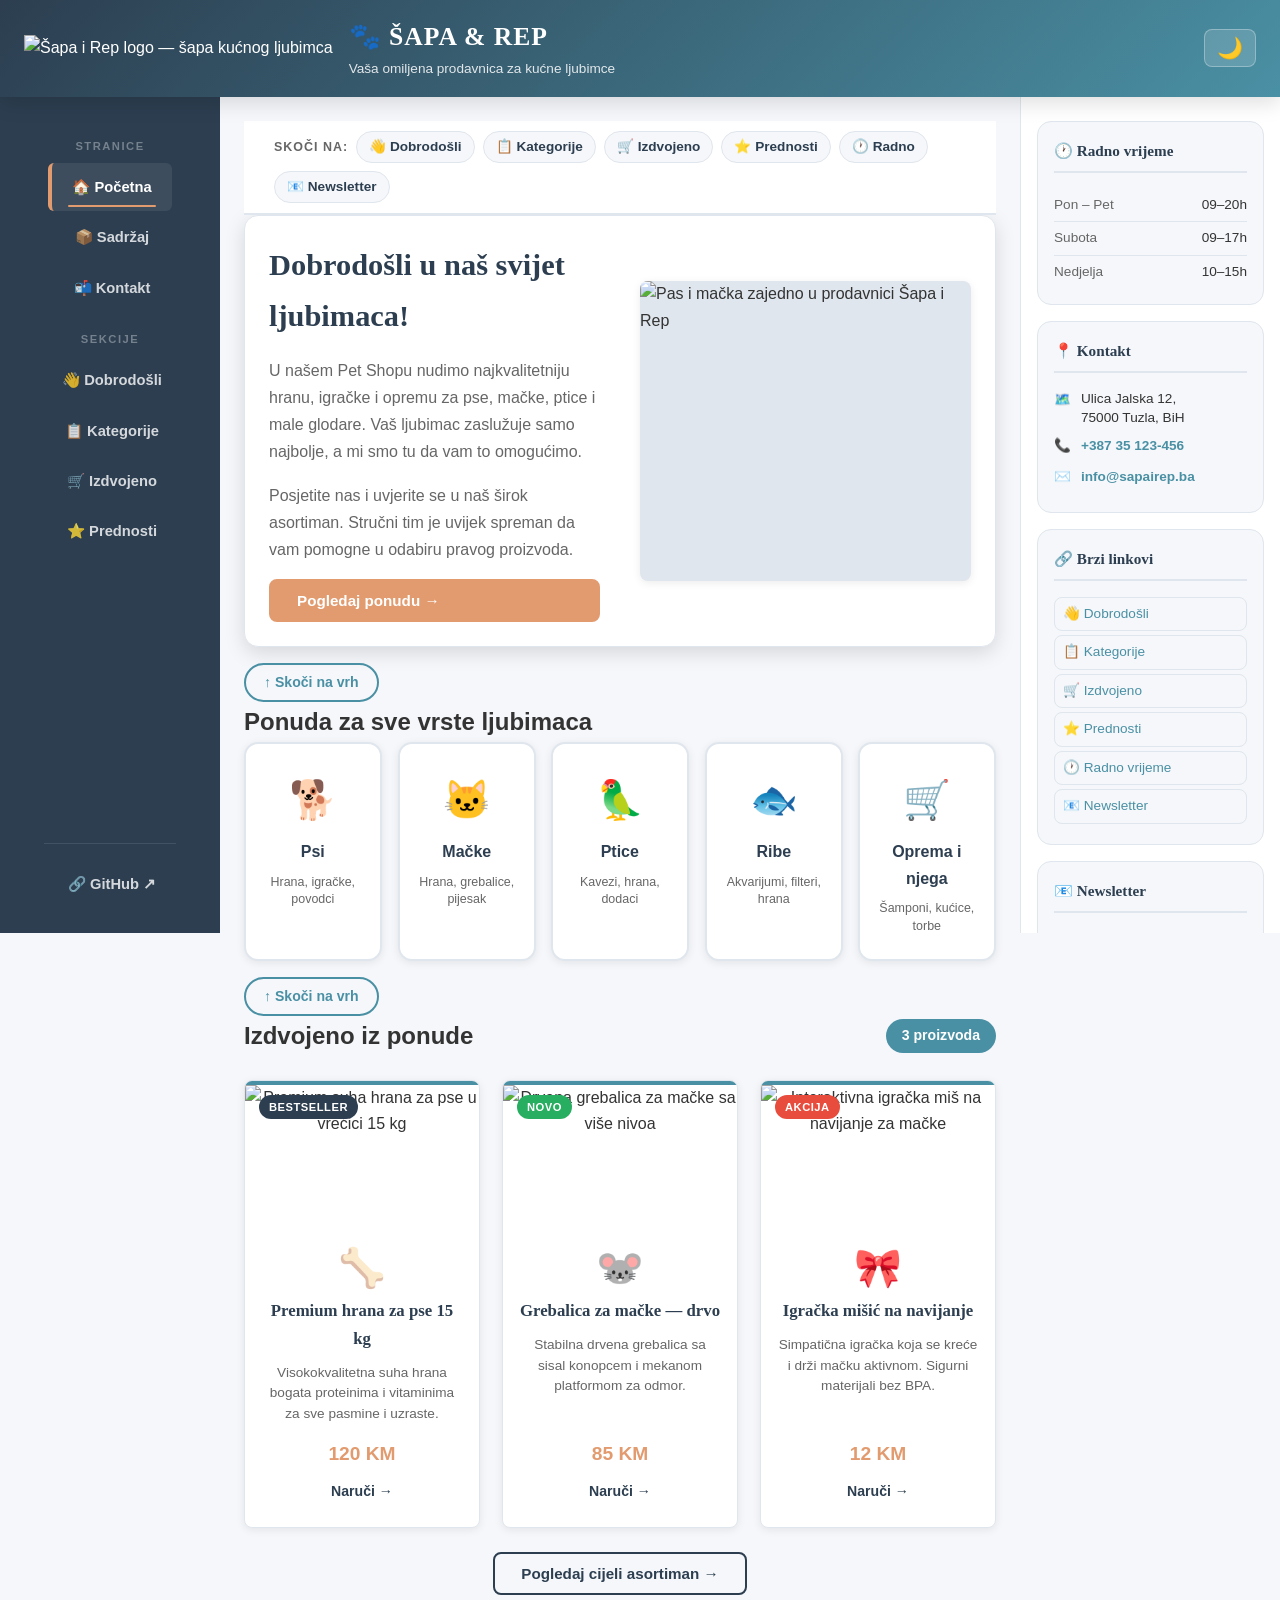
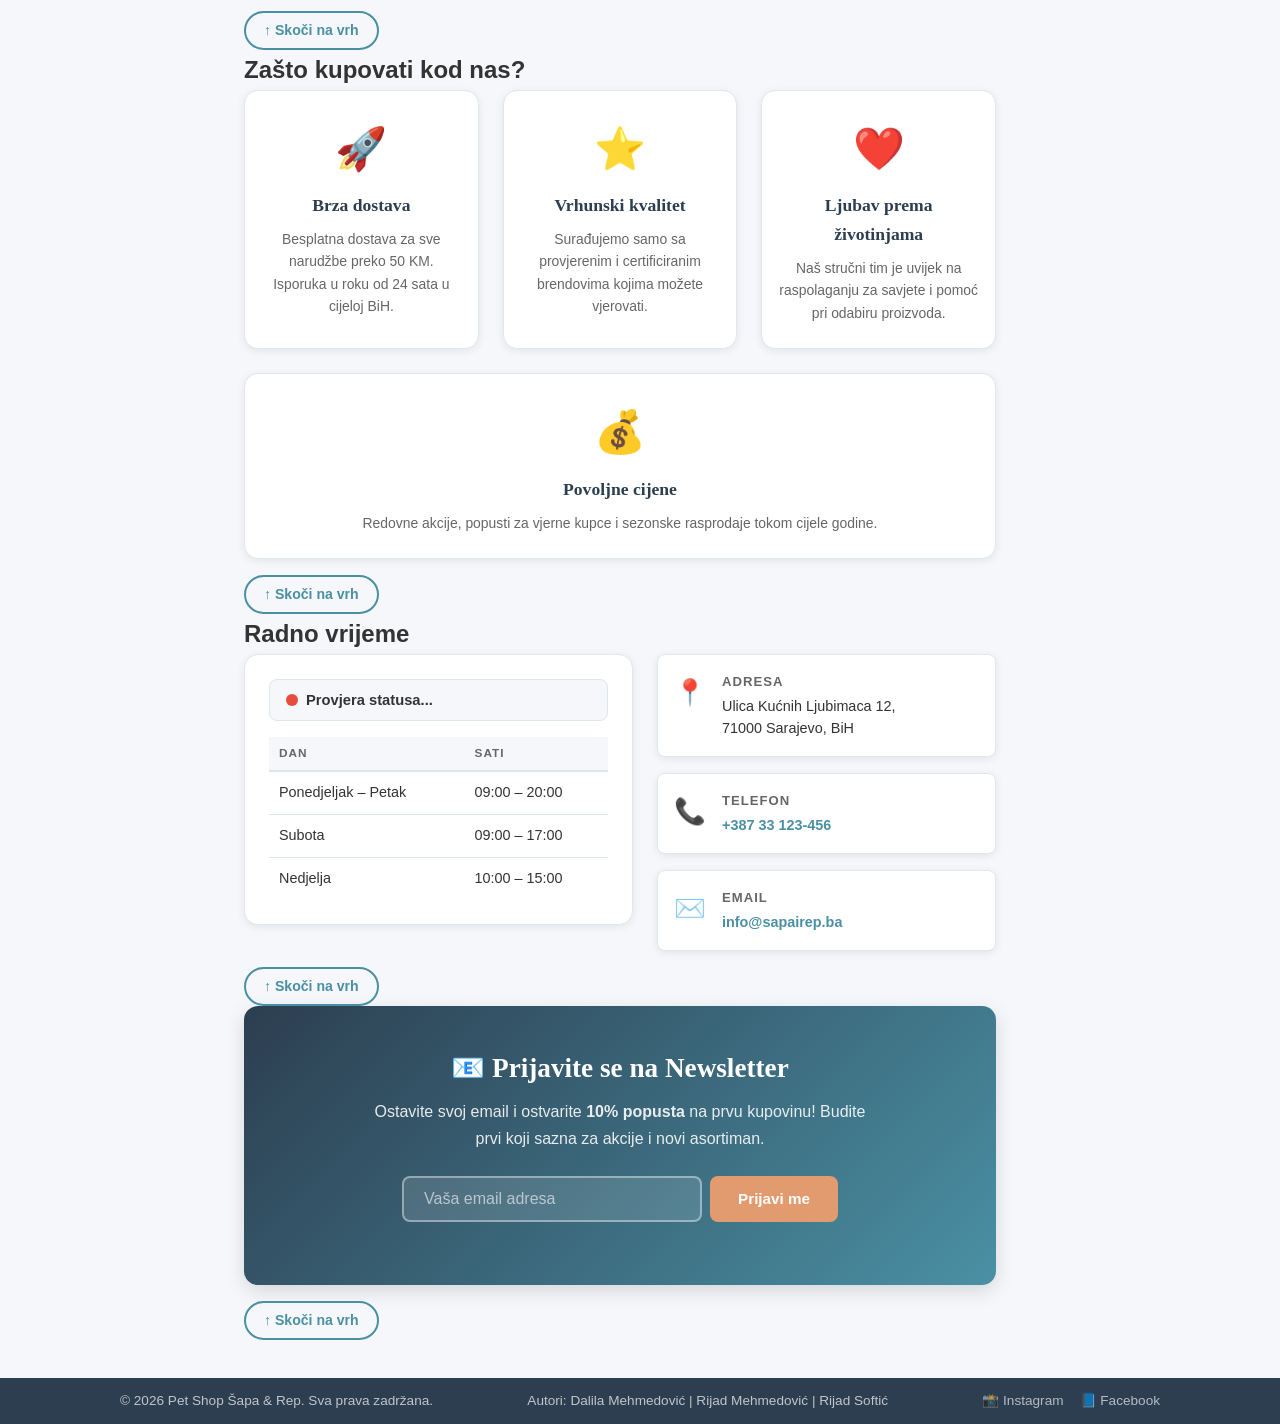
==== commit 5c4c351a: "Add files via upload Finalna verzija CSS Finalna verzija JavaScript Finalna verzija HTML Završen " ====
--- a/index.html
+++ b/index.html
@@ -1,357 +1,356 @@
-<!DOCTYPE html>
-<html lang="bs">
-
-<head>
-  <meta charset="UTF-8">
-  <meta name="viewport" content="width=device-width, initial-scale=1.0">
-  <title>Šapa & Rep - Pet Shop | Početna</title>
-  <link rel="stylesheet" href="tptpstil.css">
-</head>
-
-<body>
-
-  <!-- ═══════════════════════════════ HEADER ═══════════════════════════════ -->
-  <header>
-    <picture>
-      <source srcset="images/Gemini_Generated_Image_9xp5rw9xp5rw9xp5-removebg-preview.png" type="image/webp">
-      <img src="images/Gemini_Generated_Image_9xp5rw9xp5rw9xp5-removebg-preview.png"
-        alt="Šapa i Rep logo — šapa kućnog ljubimca" class="header-logo">
-    </picture>
-    <div class="header-text">
-      <h1>🐾 ŠAPA & REP</h1>
-      <p>Vaša omiljena prodavnica za kućne ljubimce</p>
-    </div>
-    <button class="dark-mode-toggle" id="darkModeToggle" aria-label="Prebaci tamni/svjetli mod">🌙</button>
-  </header>
-
-  <!-- ═══════════════════════════ TROSTUPNI LAYOUT ═══════════════════════════ -->
-  <div class="page-wrapper">
-
-    <!-- ─────────────── LIJEVA NAVIGACIJA ─────────────── -->
-    <nav class="side-nav" aria-label="Glavna navigacija">
-      <span class="nav-label">Stranice</span>
-      <a href="index.html" class="active">🏠 Početna</a>
-      <a href="Sadržaj.html">📦 Sadržaj</a>
-      <a href="kontakt.html">📬 Kontakt</a>
-      <span class="nav-label">Sekcije</span>
-      <a href="#dobrodosli">👋 Dobrodošli</a>
-      <a href="#kategorije-home">📋 Kategorije</a>
-      <a href="#izdvojeno">🛒 Izdvojeno</a>
-      <a href="#prednosti">⭐ Prednosti</a>
-      <div class="nav-github">
-        <a href="https://github.com/dalila005/Grupa21-TPTP-2026" target="_blank" rel="noopener">🔗 GitHub ↗</a>
-      </div>
-    </nav>
-
-    <!-- ─────────────── GLAVNI SADRŽAJ ─────────────── -->
-    <main class="main-content" id="top">
-
-      <!-- Bookmark navigacija -->
-      <div class="bookmark-nav">
-        <span>Skoči na:</span>
-        <a href="#dobrodosli">👋 Dobrodošli</a>
-        <a href="#kategorije-home">📋 Kategorije</a>
-        <a href="#izdvojeno">🛒 Izdvojeno</a>
-        <a href="#prednosti">⭐ Prednosti</a>
-        <a href="#radno-vrijeme">🕐 Radno</a>
-        <a href="#newsletter">📧 Newsletter</a>
-      </div>
-
-      <!-- ── SEKCIJA 1: DOBRODOŠLI ── -->
-      <section id="dobrodosli">
-        <div class="welcome-wrap">
-          <div class="welcome-text">
-            <h2>Dobrodošli u naš svijet ljubimaca!</h2>
-            <p>
-              U našem Pet Shopu nudimo najkvalitetniju hranu, igračke i opremu za pse, mačke,
-              ptice i male glodare. Vaš ljubimac zaslužuje samo najbolje, a mi smo tu da vam
-              to omogućimo.
-            </p>
-            <p>
-              Posjetite nas i uvjerite se u naš širok asortiman. Stručni tim je uvijek
-              spreman da vam pomogne u odabiru pravog proizvoda.
-            </p>
-            <a href="Sadržaj.html" class="btn btn-primary">Pogledaj ponudu →</a>
-          </div>
-          <div class="welcome-img-wrap">
-            <img src="images/shutterstock2482316883-670x447.png" alt="Pas i mačka zajedno u prodavnici Šapa i Rep"
-              class="welcome-img">
-          </div>
-        </div>
-        <a href="#top" class="back-to-top">↑ Skoči na vrh</a>
-      </section>
-
-      <!-- ── SEKCIJA 2: KATEGORIJE ── -->
-      <section id="kategorije-home">
-        <h2>Ponuda za sve vrste ljubimaca</h2>
-        <div class="home-categories">
-          <a href="Sadržaj.html" class="cat-box" data-category="pas">
-            <span class="cat-icon">🐕</span>
-            <span class="cat-label">Psi</span>
-            <span class="cat-desc">Hrana, igračke, povodci</span>
-          </a>
-          <a href="Sadržaj.html" class="cat-box" data-category="macka">
-            <span class="cat-icon">🐱</span>
-            <span class="cat-label">Mačke</span>
-            <span class="cat-desc">Hrana, grebalice, pijesak</span>
-          </a>
-          <a href="Sadržaj.html" class="cat-box" data-category="ptica">
-            <span class="cat-icon">🦜</span>
-            <span class="cat-label">Ptice</span>
-            <span class="cat-desc">Kavezi, hrana, dodaci</span>
-          </a>
-          <a href="Sadržaj.html" class="cat-box" data-category="riba">
-            <span class="cat-icon">🐟</span>
-            <span class="cat-label">Ribe</span>
-            <span class="cat-desc">Akvarijumi, filteri, hrana</span>
-          </a>
-          <a href="Sadržaj.html" class="cat-box" data-category="oprema">
-            <span class="cat-icon">🛒</span>
-            <span class="cat-label">Oprema i njega</span>
-            <span class="cat-desc">Šamponi, kućice, torbe</span>
-          </a>
-        </div>
-        <a href="#top" class="back-to-top">↑ Skoči na vrh</a>
-      </section>
-
-      <!-- ── SEKCIJA 3: IZDVOJENO ── -->
-      <section id="izdvojeno">
-        <div class="products-header">
-          <h2>Izdvojeno iz ponude</h2>
-          <span class="product-count" id="productCount">3 proizvoda</span>
-        </div>
-
-        <div class="product-grid" id="productGrid">
-
-          <article class="product-card" data-category="pas">
-            <img src="images/550.png" alt="Premium suha hrana za pse u vrećici 15 kg" class="card-img">
-            <div class="card-badge">Bestseller</div>
-            <div class="card-icon">🦴</div>
-            <h3>Premium hrana za pse 15 kg</h3>
-            <p>Visokokvalitetna suha hrana bogata proteinima i vitaminima za sve pasmine i uzraste.</p>
-            <strong class="price">120 KM</strong>
-            <a href="kontakt.html" class="card-link">Naruči →</a>
-          </article>
-
-          <article class="product-card" data-category="macka">
-            <img src="images/8718475522782_a_en_hd_1__31127.png" alt="Drvena grebalica za mačke sa više nivoa"
-              class="card-img">
-            <div class="card-badge novo">Novo</div>
-            <div class="card-icon">🐭</div>
-            <h3>Grebalica za mačke — drvo</h3>
-            <p>Stabilna drvena grebalica sa sisal konopcem i mekanom platformom za odmor.</p>
-            <strong class="price">85 KM</strong>
-            <a href="kontakt.html" class="card-link">Naruči →</a>
-          </article>
-
-          <article class="product-card" data-category="macka">
-            <img src="images/TAMkzUjmKxtn.png" alt="Interaktivna igračka miš na navijanje za mačke" class="card-img">
-            <div class="card-badge akcija">Akcija</div>
-            <div class="card-icon">🎀</div>
-            <h3>Igračka mišić na navijanje</h3>
-            <p>Simpatična igračka koja se kreće i drži mačku aktivnom. Sigurni materijali bez BPA.</p>
-            <strong class="price">12 KM</strong>
-            <a href="kontakt.html" class="card-link">Naruči →</a>
-          </article>
-
-        </div>
-
-        <p class="no-results" id="noResults" style="display:none;">
-          Nema proizvoda u ovoj kategoriji.
-        </p>
-
-        <div class="view-all-wrap">
-          <a href="Sadržaj.html" class="btn btn-outline">Pogledaj cijeli asortiman →</a>
-        </div>
-        <a href="#top" class="back-to-top">↑ Skoči na vrh</a>
-      </section>
-
-      <!-- ── SEKCIJA 4: PREDNOSTI ── -->
-      <section id="prednosti">
-        <h2>Zašto kupovati kod nas?</h2>
-        <div class="features-wrap">
-          <div class="feature-box">
-            <div class="feature-icon">🚀</div>
-            <h3>Brza dostava</h3>
-            <p>Besplatna dostava za sve narudžbe preko 50 KM. Isporuka u roku od 24 sata u cijeloj BiH.</p>
-          </div>
-          <div class="feature-box">
-            <div class="feature-icon">⭐</div>
-            <h3>Vrhunski kvalitet</h3>
-            <p>Surađujemo samo sa provjerenim i certificiranim brendovima kojima možete vjerovati.</p>
-          </div>
-          <div class="feature-box">
-            <div class="feature-icon">❤️</div>
-            <h3>Ljubav prema životinjama</h3>
-            <p>Naš stručni tim je uvijek na raspolaganju za savjete i pomoć pri odabiru proizvoda.</p>
-          </div>
-          <div class="feature-box">
-            <div class="feature-icon">💰</div>
-            <h3>Povoljne cijene</h3>
-            <p>Redovne akcije, popusti za vjerne kupce i sezonske rasprodaje tokom cijele godine.</p>
-          </div>
-        </div>
-        <a href="#top" class="back-to-top">↑ Skoči na vrh</a>
-      </section>
-
-      <!-- ── SEKCIJA 5: RADNO VRIJEME ── -->
-      <section id="radno-vrijeme">
-        <h2>Radno vrijeme</h2>
-        <div class="hours-wrap">
-          <div class="hours-card">
-            <div class="status-row">
-              <span class="status-dot closed" id="statusDot"></span>
-              <span class="status-text" id="statusText">Provjera statusa...</span>
-            </div>
-            <table class="hours-table">
-              <thead>
-                <tr>
-                  <th>Dan</th>
-                  <th>Sati</th>
-                </tr>
-              </thead>
-              <tbody>
-                <tr>
-                  <td>Ponedjeljak – Petak</td>
-                  <td>09:00 – 20:00</td>
-                </tr>
-                <tr>
-                  <td>Subota</td>
-                  <td>09:00 – 17:00</td>
-                </tr>
-                <tr>
-                  <td>Nedjelja</td>
-                  <td>10:00 – 15:00</td>
-                </tr>
-              </tbody>
-            </table>
-          </div>
-          <div class="hours-info">
-            <div class="info-icon-box">
-              <span>📍</span>
-              <div>
-                <strong>Adresa</strong>
-                <address>Ulica Kućnih Ljubimaca 12,<br>71000 Sarajevo, BiH</address>
-              </div>
-            </div>
-            <div class="info-icon-box">
-              <span>📞</span>
-              <div>
-                <strong>Telefon</strong>
-                <p><a href="tel:+38733123456">+387 33 123-456</a></p>
-              </div>
-            </div>
-            <div class="info-icon-box">
-              <span>✉️</span>
-              <div>
-                <strong>Email</strong>
-                <p><a href="mailto:info@sapairep.ba">info@sapairep.ba</a></p>
-              </div>
-            </div>
-          </div>
-        </div>
-        <a href="#top" class="back-to-top">↑ Skoči na vrh</a>
-      </section>
-
-      <!-- ── SEKCIJA 6: NEWSLETTER ── -->
-      <section id="newsletter">
-        <div class="newsletter-wrap">
-          <div class="newsletter-text">
-            <h2>📧 Prijavite se na Newsletter</h2>
-            <p>Ostavite svoj email i ostvarite <strong>10% popusta</strong> na prvu kupovinu!
-              Budite prvi koji sazna za akcije i novi asortiman.</p>
-          </div>
-          <div class="newsletter-form-wrap" id="newsletterFormWrap">
-            <div class="newsletter-form">
-              <input type="email" id="newsletterEmail" placeholder="Vaša email adresa"
-                aria-label="Unesite email za prijavu na newsletter">
-              <button class="btn btn-primary" id="newsletterBtn">Prijavi me</button>
-            </div>
-            <p class="field-error" id="newsletterError"></p>
-          </div>
-          <p class="newsletter-success" id="newsletterSuccess" style="display:none;">
-            ✅ Uspješno ste se prijavili! Provjerite email za kupon.
-          </p>
-        </div>
-        <a href="#top" class="back-to-top">↑ Skoči na vrh</a>
-      </section>
-
-    </main>
-
-    <!-- ─────────────── DESNI ASIDE ─────────────── -->
-    <aside aria-label="Bočni panel">
-
-      <!-- Status widget -->
-      <div class="aside-widget">
-        <h3>🕐 Radno vrijeme</h3>
-        <ul class="aside-hours-list">
-          <li><span class="dan">Pon – Pet</span><span>09–20h</span></li>
-          <li><span class="dan">Subota</span><span>09–17h</span></li>
-          <li><span class="dan">Nedjelja</span><span>10–15h</span></li>
-        </ul>
-      </div>
-
-      <!-- Kontakt widget -->
-      <div class="aside-widget">
-        <h3>📍 Kontakt</h3>
-        <div class="aside-contact-item">
-          <span>🗺️</span>
-          <address>Ulica Jalska 12,<br>75000 Tuzla, BiH</address>
-        </div>
-        <div class="aside-contact-item">
-          <span>📞</span>
-          <a href="tel:+38733123456">+387 35 123-456</a>
-        </div>
-        <div class="aside-contact-item">
-          <span>✉️</span>
-          <a href="mailto:info@sapairep.ba">info@sapairep.ba</a>
-        </div>
-      </div>
-
-      <!-- Quick nav widget -->
-      <div class="aside-widget">
-        <h3>🔗 Brzi linkovi</h3>
-        <ul class="aside-quicknav">
-          <li><a href="#dobrodosli">👋 Dobrodošli</a></li>
-          <li><a href="#kategorije-home">📋 Kategorije</a></li>
-          <li><a href="#izdvojeno">🛒 Izdvojeno</a></li>
-          <li><a href="#prednosti">⭐ Prednosti</a></li>
-          <li><a href="#radno-vrijeme">🕐 Radno vrijeme</a></li>
-          <li><a href="#newsletter">📧 Newsletter</a></li>
-        </ul>
-      </div>
-
-      <!-- Mini newsletter -->
-      <div class="aside-widget aside-newsletter">
-        <h3>📧 Newsletter</h3>
-        <p style="font-size:0.82em; color:var(--boja-tekst-slabi); margin-bottom:10px;">
-          10% popusta na prvu kupovinu!
-        </p>
-        <input type="email" placeholder="Vaš email..." aria-label="Email za newsletter">
-        <a href="#newsletter" class="btn btn-primary">Prijavi se</a>
-      </div>
-
-    </aside>
-
-  </div><!-- /page-wrapper -->
-
-  <!-- ═══════════════════════════════ FOOTER ═══════════════════════════════ -->
-  <footer>
-    <div class="footer-inner">
-      <div class="footer-brand">
-        <p>&copy; 2026 Pet Shop Šapa & Rep. Sva prava zadržana.</p>
-      </div>
-      <div class="footer-authors">
-        <p>Autori: Dalila Mehmedović | Rijad Mehmedović | Rijad Softić</p>
-      </div>
-      <div class="footer-social">
-        <a href="https://instagram.com" target="_blank" rel="noopener" aria-label="Instagram">📸 Instagram</a>
-        <a href="https://facebook.com" target="_blank" rel="noopener" aria-label="Facebook">📘 Facebook</a>
-      </div>
-    </div>
-  </footer>
-
-  <script src="index.js"></script>
-</body>
-
-</html>
+<!DOCTYPE html>
+<html lang="bs">
+
+<head>
+  <meta charset="UTF-8">
+  <meta name="viewport" content="width=device-width, initial-scale=1.0">
+  <title>Šapa & Rep - Pet Shop | Početna</title>
+  <link rel="stylesheet" href="tptpstil.css">
+</head>
+
+<body>
+
+  <!-- ═══════════════════════════════ HEADER ═══════════════════════════════ -->
+  <header>
+    <picture>
+      <source srcset="images/Gemini_Generated_Image_9xp5rw9xp5rw9xp5-removebg-preview.png" type="image/webp">
+      <img src="images/Gemini_Generated_Image_9xp5rw9xp5rw9xp5-removebg-preview.png"
+        alt="Šapa i Rep logo — šapa kućnog ljubimca" class="header-logo">
+    </picture>
+    <div class="header-text">
+      <h1>🐾 ŠAPA & REP</h1>
+      <p>Vaša omiljena prodavnica za kućne ljubimce</p>
+    </div>
+    <button class="dark-mode-toggle" id="darkModeToggle" aria-label="Prebaci tamni/svjetli mod">🌙</button>
+  </header>
+
+  <!-- ═══════════════════════════ TROSTUPNI LAYOUT ═══════════════════════════ -->
+  <div class="page-wrapper">
+
+    <!-- ─────────────── LIJEVA NAVIGACIJA ─────────────── -->
+    <nav class="side-nav" aria-label="Glavna navigacija">
+      <span class="nav-label">Stranice</span>
+      <a href="index.html" class="active">🏠 Početna</a>
+      <a href="Sadržaj.html">📦 Sadržaj</a>
+      <a href="kontakt.html">📬 Kontakt</a>
+      <span class="nav-label">Sekcije</span>
+      <a href="#dobrodosli">👋 Dobrodošli</a>
+      <a href="#kategorije-home">📋 Kategorije</a>
+      <a href="#izdvojeno">🛒 Izdvojeno</a>
+      <a href="#prednosti">⭐ Prednosti</a>
+      <div class="nav-github">
+        <a href="https://github.com/dalila005/Grupa21-TPTP-2026" target="_blank" rel="noopener">🔗 GitHub ↗</a>
+      </div>
+    </nav>
+
+    <!-- ─────────────── GLAVNI SADRŽAJ ─────────────── -->
+    <main class="main-content" id="top">
+
+      <!-- Bookmark navigacija -->
+      <div class="bookmark-nav">
+        <span>Skoči na:</span>
+        <a href="#dobrodosli">👋 Dobrodošli</a>
+        <a href="#kategorije-home">📋 Kategorije</a>
+        <a href="#izdvojeno">🛒 Izdvojeno</a>
+        <a href="#prednosti">⭐ Prednosti</a>
+        <a href="#radno-vrijeme">🕐 Radno</a>
+        <a href="#newsletter">📧 Newsletter</a>
+      </div>
+
+      <!-- ── SEKCIJA 1: DOBRODOŠLI ── -->
+      <section id="dobrodosli">
+        <div class="welcome-wrap">
+          <div class="welcome-text">
+            <h2>Dobrodošli u naš svijet ljubimaca!</h2>
+            <p>
+              U našem Pet Shopu nudimo najkvalitetniju hranu, igračke i opremu za pse, mačke,
+              ptice i male glodare. Vaš ljubimac zaslužuje samo najbolje, a mi smo tu da vam
+              to omogućimo.
+            </p>
+            <p>
+              Posjetite nas i uvjerite se u naš širok asortiman. Stručni tim je uvijek
+              spreman da vam pomogne u odabiru pravog proizvoda.
+            </p>
+            <a href="Sadržaj.html" class="btn btn-primary">Pogledaj ponudu →</a>
+          </div>
+          <div class="welcome-img-wrap">
+            <img src="images/shutterstock2482316883-670x447.png" alt="Pas i mačka zajedno u prodavnici Šapa i Rep"
+              class="welcome-img">
+          </div>
+        </div>
+        <a href="#top" class="back-to-top">↑ Skoči na vrh</a>
+      </section>
+
+      <!-- ── SEKCIJA 2: KATEGORIJE ── -->
+      <section id="kategorije-home">
+        <h2>Ponuda za sve vrste ljubimaca</h2>
+        <div class="home-categories">
+          <a href="Sadržaj.html" class="cat-box" data-category="pas">
+            <span class="cat-icon">🐕</span>
+            <span class="cat-label">Psi</span>
+            <span class="cat-desc">Hrana, igračke, povodci</span>
+          </a>
+          <a href="Sadržaj.html" class="cat-box" data-category="macka">
+            <span class="cat-icon">🐱</span>
+            <span class="cat-label">Mačke</span>
+            <span class="cat-desc">Hrana, grebalice, pijesak</span>
+          </a>
+          <a href="Sadržaj.html" class="cat-box" data-category="ptica">
+            <span class="cat-icon">🦜</span>
+            <span class="cat-label">Ptice</span>
+            <span class="cat-desc">Kavezi, hrana, dodaci</span>
+          </a>
+          <a href="Sadržaj.html" class="cat-box" data-category="riba">
+            <span class="cat-icon">🐟</span>
+            <span class="cat-label">Ribe</span>
+            <span class="cat-desc">Akvarijumi, filteri, hrana</span>
+          </a>
+          <a href="Sadržaj.html" class="cat-box" data-category="oprema">
+            <span class="cat-icon">🛒</span>
+            <span class="cat-label">Oprema i njega</span>
+            <span class="cat-desc">Šamponi, kućice, torbe</span>
+          </a>
+        </div>
+        <a href="#top" class="back-to-top">↑ Skoči na vrh</a>
+      </section>
+
+      <!-- ── SEKCIJA 3: IZDVOJENO ── -->
+      <section id="izdvojeno">
+        <div class="products-header">
+          <h2>Izdvojeno iz ponude</h2>
+          <span class="product-count" id="productCount">3 proizvoda</span>
+        </div>
+
+        <div class="product-grid" id="productGrid">
+
+          <article class="product-card" data-category="pas">
+            <img src="images/550.png" alt="Premium suha hrana za pse u vrećici 15 kg" class="card-img">
+            <div class="card-badge">Bestseller</div>
+            <div class="card-icon">🦴</div>
+            <h3>Premium hrana za pse 15 kg</h3>
+            <p>Visokokvalitetna suha hrana bogata proteinima i vitaminima za sve pasmine i uzraste.</p>
+            <strong class="price">120 KM</strong>
+            <a href="kontakt.html" class="card-link">Naruči →</a>
+          </article>
+
+          <article class="product-card" data-category="macka">
+            <img src="images/grebalica.png" alt="Drvena grebalica za mačke sa više nivoa"
+              class="card-img">
+            <div class="card-badge novo">Novo</div>
+            <div class="card-icon">🐭</div>
+            <h3>Grebalica za mačke — drvo</h3>
+            <p>Stabilna drvena grebalica sa sisal konopcem i mekanom platformom za odmor.</p>
+            <strong class="price">85 KM</strong>
+            <a href="kontakt.html" class="card-link">Naruči →</a>
+          </article>
+
+          <article class="product-card" data-category="macka">
+            <img src="images/TAMkzUjmKxtn.png" alt="Interaktivna igračka miš na navijanje za mačke" class="card-img">
+            <div class="card-badge akcija">Akcija</div>
+            <div class="card-icon">🎀</div>
+            <h3>Igračka mišić na navijanje</h3>
+            <p>Simpatična igračka koja se kreće i drži mačku aktivnom. Sigurni materijali bez BPA.</p>
+            <strong class="price">12 KM</strong>
+            <a href="kontakt.html" class="card-link">Naruči →</a>
+          </article>
+
+        </div>
+
+        <p class="no-results" id="noResults" style="display:none;">
+          Nema proizvoda u ovoj kategoriji.
+        </p>
+
+        <div class="view-all-wrap">
+          <a href="Sadržaj.html" class="btn btn-outline">Pogledaj cijeli asortiman →</a>
+        </div>
+        <a href="#top" class="back-to-top">↑ Skoči na vrh</a>
+      </section>
+
+      <!-- ── SEKCIJA 4: PREDNOSTI ── -->
+      <section id="prednosti">
+        <h2>Zašto kupovati kod nas?</h2>
+        <div class="features-wrap">
+          <div class="feature-box">
+            <div class="feature-icon">🚀</div>
+            <h3>Brza dostava</h3>
+            <p>Besplatna dostava za sve narudžbe preko 50 KM. Isporuka u roku od 24 sata u cijeloj BiH.</p>
+          </div>
+          <div class="feature-box">
+            <div class="feature-icon">⭐</div>
+            <h3>Vrhunski kvalitet</h3>
+            <p>Surađujemo samo sa provjerenim i certificiranim brendovima kojima možete vjerovati.</p>
+          </div>
+          <div class="feature-box">
+            <div class="feature-icon">❤️</div>
+            <h3>Ljubav prema životinjama</h3>
+            <p>Naš stručni tim je uvijek na raspolaganju za savjete i pomoć pri odabiru proizvoda.</p>
+          </div>
+          <div class="feature-box">
+            <div class="feature-icon">💰</div>
+            <h3>Povoljne cijene</h3>
+            <p>Redovne akcije, popusti za vjerne kupce i sezonske rasprodaje tokom cijele godine.</p>
+          </div>
+        </div>
+        <a href="#top" class="back-to-top">↑ Skoči na vrh</a>
+      </section>
+
+      <!-- ── SEKCIJA 5: RADNO VRIJEME ── -->
+      <section id="radno-vrijeme">
+        <h2>Radno vrijeme</h2>
+        <div class="hours-wrap">
+          <div class="hours-card">
+            <div class="status-row">
+              <span class="status-dot closed" id="statusDot"></span>
+              <span class="status-text" id="statusText">Provjera statusa...</span>
+            </div>
+            <table class="hours-table">
+              <thead>
+                <tr>
+                  <th>Dan</th>
+                  <th>Sati</th>
+                </tr>
+              </thead>
+              <tbody>
+                <tr>
+                  <td>Ponedjeljak – Petak</td>
+                  <td>09:00 – 20:00</td>
+                </tr>
+                <tr>
+                  <td>Subota</td>
+                  <td>09:00 – 17:00</td>
+                </tr>
+                <tr>
+                  <td>Nedjelja</td>
+                  <td>10:00 – 15:00</td>
+                </tr>
+              </tbody>
+            </table>
+          </div>
+          <div class="hours-info">
+            <div class="info-icon-box">
+              <span>📍</span>
+              <div>
+                <strong>Adresa</strong>
+                <address>Ulica Kućnih Ljubimaca 12,<br>71000 Sarajevo, BiH</address>
+              </div>
+            </div>
+            <div class="info-icon-box">
+              <span>📞</span>
+              <div>
+                <strong>Telefon</strong>
+                <p><a href="tel:+38733123456">+387 33 123-456</a></p>
+              </div>
+            </div>
+            <div class="info-icon-box">
+              <span>✉️</span>
+              <div>
+                <strong>Email</strong>
+                <p><a href="mailto:info@sapairep.ba">info@sapairep.ba</a></p>
+              </div>
+            </div>
+          </div>
+        </div>
+        <a href="#top" class="back-to-top">↑ Skoči na vrh</a>
+      </section>
+
+      <!-- ── SEKCIJA 6: NEWSLETTER ── -->
+      <section id="newsletter">
+        <div class="newsletter-wrap">
+          <div class="newsletter-text">
+            <h2>📧 Prijavite se na Newsletter</h2>
+            <p>Ostavite svoj email i ostvarite <strong>10% popusta</strong> na prvu kupovinu!
+              Budite prvi koji sazna za akcije i novi asortiman.</p>
+          </div>
+          <div class="newsletter-form-wrap" id="newsletterFormWrap">
+            <div class="newsletter-form">
+              <input type="email" id="newsletterEmail" placeholder="Vaša email adresa"
+                aria-label="Unesite email za prijavu na newsletter">
+              <button class="btn btn-primary" id="newsletterBtn">Prijavi me</button>
+            </div>
+            <p class="field-error" id="newsletterError"></p>
+          </div>
+          <p class="newsletter-success" id="newsletterSuccess" style="display:none;">
+            ✅ Uspješno ste se prijavili! Provjerite email za kupon.
+          </p>
+        </div>
+        <a href="#top" class="back-to-top">↑ Skoči na vrh</a>
+      </section>
+
+    </main>
+
+    <!-- ─────────────── DESNI ASIDE ─────────────── -->
+    <aside aria-label="Bočni panel">
+
+      <!-- Status widget -->
+      <div class="aside-widget">
+        <h3>🕐 Radno vrijeme</h3>
+        <ul class="aside-hours-list">
+          <li><span class="dan">Pon – Pet</span><span>09–20h</span></li>
+          <li><span class="dan">Subota</span><span>09–17h</span></li>
+          <li><span class="dan">Nedjelja</span><span>10–15h</span></li>
+        </ul>
+      </div>
+
+      <!-- Kontakt widget -->
+      <div class="aside-widget">
+        <h3>📍 Kontakt</h3>
+        <div class="aside-contact-item">
+          <span>🗺️</span>
+          <address>Ulica Jalska 12,<br>75000 Tuzla, BiH</address>
+        </div>
+        <div class="aside-contact-item">
+          <span>📞</span>
+          <a href="tel:+38733123456">+387 35 123-456</a>
+        </div>
+        <div class="aside-contact-item">
+          <span>✉️</span>
+          <a href="mailto:info@sapairep.ba">info@sapairep.ba</a>
+        </div>
+      </div>
+
+      <!-- Quick nav widget -->
+      <div class="aside-widget">
+        <h3>🔗 Brzi linkovi</h3>
+        <ul class="aside-quicknav">
+          <li><a href="#dobrodosli">👋 Dobrodošli</a></li>
+          <li><a href="#kategorije-home">📋 Kategorije</a></li>
+          <li><a href="#izdvojeno">🛒 Izdvojeno</a></li>
+          <li><a href="#prednosti">⭐ Prednosti</a></li>
+          <li><a href="#radno-vrijeme">🕐 Radno vrijeme</a></li>
+          <li><a href="#newsletter">📧 Newsletter</a></li>
+        </ul>
+      </div>
+
+      <!-- Mini newsletter -->
+      <div class="aside-widget aside-newsletter">
+        <h3>📧 Newsletter</h3>
+        <p style="font-size:0.82em; color:var(--boja-tekst-slabi); margin-bottom:10px;">
+          10% popusta na prvu kupovinu!
+        </p>
+        <input type="email" placeholder="Vaš email..." aria-label="Email za newsletter">
+        <a href="#newsletter" class="btn btn-primary">Prijavi se</a>
+      </div>
+
+    </aside>
+
+  </div><!-- /page-wrapper -->
+
+  <!-- ═══════════════════════════════ FOOTER ═══════════════════════════════ -->
+  <footer>
+    <div class="footer-inner">
+      <div class="footer-brand">
+        <p>&copy; 2026 Pet Shop Šapa & Rep. Sva prava zadržana.</p>
+      </div>
+      <div class="footer-authors">
+        <p>Autori: Dalila Mehmedović | Rijad Mehmedović | Rijad Softić</p>
+      </div>
+      <div class="footer-social">
+        <a href="https://instagram.com" target="_blank" rel="noopener" aria-label="Instagram">📸 Instagram</a>
+        <a href="https://facebook.com" target="_blank" rel="noopener" aria-label="Facebook">📘 Facebook</a>
+      </div>
+    </div>
+  </footer>
+
+  <script src="tptpskripte1.js"></script>
+</body>
+</html>
--- a/tptpstil.css
+++ b/tptpstil.css
@@ -1,3 +1,2057 @@
-@import url('index.css');
-@import url('kontakt.css');
-@import url('sadržaj.css');
+/* ================================================================
+   tptpstil.css — Šapa & Rep Pet Shop
+   Zajednički CSS za sve stranice:
+     • index.html      (početna stranica)
+     • kontakt.html    (kontakt stranica)
+     • sadrzaj.html    (stranica sa sadržajem)
+   ================================================================ */
+
+
+/* ================================================================
+   1. CSS VARIJABLE
+   ================================================================ */
+:root {
+  --boja-primarna: #4a90a4;
+  --boja-akcent: #e29b6f;
+  --boja-tamna: #2c3e50;
+  --boja-tekst: #333333;
+  --boja-tekst-slabi: #666666;
+  --boja-pozadina: #f5f7fa;
+  --boja-kartica: #ffffff;
+  --boja-border: #e0e6ed;
+  --boja-uspjeh: #27ae60;
+  --boja-greska: #e74c3c;
+  --font-naslov: 'Georgia', serif;
+  --font-tijelo: 'Segoe UI', Arial, sans-serif;
+  --razmak-mali: 8px;
+  --razmak-srednji: 16px;
+  --razmak-veliki: 24px;
+  --razmak-xl: 40px;
+  --radius: 8px;
+  --radius-lg: 14px;
+  --sjena-sm: 0 2px 8px rgba(0, 0, 0, 0.08);
+  --sjena-md: 0 6px 20px rgba(0, 0, 0, 0.13);
+  --tranzicija: all 0.25s ease;
+  --hamburger-vel: 44px;
+}
+
+
+/* ================================================================
+   2. DARK MODE VARIJABLE
+   ================================================================ */
+body.dark-mode {
+  --boja-pozadina: #0f1e27;
+  --boja-kartica: #162d3a;
+  --boja-tekst: #ddeef5;
+  --boja-tekst-slabi: #7aafc0;
+  --boja-border: #2a5068;
+  --boja-primarna: #5b9baa;
+  --boja-tamna: #c8d6e5;
+  --sjena-sm: 0 2px 8px rgba(0, 0, 0, 0.30);
+  --sjena-md: 0 6px 20px rgba(0, 0, 0, 0.40);
+}
+
+
+/* ================================================================
+   3. RESET I BAZA
+   ================================================================ */
+*,
+*::before,
+*::after {
+  box-sizing: border-box;
+  margin: 0;
+  padding: 0;
+}
+
+html {
+  scroll-behavior: smooth;
+}
+
+body {
+  font-family: var(--font-tijelo);
+  background-color: var(--boja-pozadina);
+  color: var(--boja-tekst);
+  line-height: 1.65;
+  animation: fadeInPage 0.45s ease both;
+  transition: background-color 0.35s ease, color 0.35s ease;
+  padding-bottom: 60px;
+}
+
+
+/* ================================================================
+   4. ANIMACIJE
+   ================================================================ */
+@keyframes fadeInPage {
+  from {
+    opacity: 0;
+    transform: translateY(10px);
+  }
+  to {
+    opacity: 1;
+    transform: translateY(0);
+  }
+}
+
+@keyframes cardReveal {
+  from {
+    opacity: 0;
+    transform: translateY(20px) scale(0.97);
+  }
+  to {
+    opacity: 1;
+    transform: translateY(0) scale(1);
+  }
+}
+
+@keyframes pulseBadge {
+  0%, 100% { transform: scale(1); }
+  50%       { transform: scale(1.08); }
+}
+
+@keyframes slideInSuccess {
+  from {
+    opacity: 0;
+    transform: scale(0.9);
+  }
+  to {
+    opacity: 1;
+    transform: scale(1);
+  }
+}
+
+@keyframes slideInLeft {
+  from {
+    transform: translateX(-100%);
+    opacity: 0;
+  }
+  to {
+    transform: translateX(0);
+    opacity: 1;
+  }
+}
+
+@keyframes fadeInOverlay {
+  from { opacity: 0; }
+  to   { opacity: 1; }
+}
+
+
+/* ================================================================
+   5. HEADER
+   ================================================================ */
+header {
+  background: linear-gradient(135deg, var(--boja-tamna), var(--boja-primarna));
+  color: white;
+  padding: var(--razmak-srednji) var(--razmak-veliki);
+  display: flex;
+  align-items: center;
+  gap: var(--razmak-srednji);
+  position: sticky;
+  top: 0;
+  z-index: 1000;
+  box-shadow: var(--sjena-md);
+}
+
+.header-logo {
+  height: 82px;
+  width: 200px;
+}
+
+.header-text h1 {
+  font-size: 1.6em;
+  font-family: var(--font-naslov);
+  letter-spacing: 1px;
+}
+
+.header-text p {
+  font-size: 0.85em;
+  opacity: 0.85;
+}
+
+.dark-mode-toggle {
+  margin-left: auto;
+  background: rgba(255, 255, 255, 0.15);
+  border: 1px solid rgba(255, 255, 255, 0.3);
+  color: white;
+  font-size: 1.3em;
+  padding: 6px 12px;
+  border-radius: var(--radius);
+  cursor: pointer;
+  transition: var(--tranzicija);
+}
+
+.dark-mode-toggle:hover {
+  background: rgba(255, 255, 255, 0.28);
+}
+
+
+/* ================================================================
+   6. HAMBURGER DUGME (mobilni)
+   ================================================================ */
+.hamburger-btn {
+  display: none;
+  flex-direction: column;
+  justify-content: center;
+  align-items: center;
+  gap: 5px;
+  background: rgba(255, 255, 255, 0.18);
+  border: 2px solid rgba(255, 255, 255, 0.45);
+  color: white;
+  width: var(--hamburger-vel);
+  height: var(--hamburger-vel);
+  border-radius: var(--radius);
+  cursor: pointer;
+  transition: var(--tranzicija);
+  flex-shrink: 0;
+  padding: 0;
+}
+
+.hamburger-btn:hover {
+  background: rgba(255, 255, 255, 0.32);
+}
+
+.hamburger-btn:focus {
+  outline: 3px solid var(--boja-akcent);
+  outline-offset: 2px;
+}
+
+.hamburger-btn .bar {
+  display: block;
+  width: 22px;
+  height: 2px;
+  background: white;
+  border-radius: 2px;
+  transition: transform 0.3s ease, opacity 0.3s ease, width 0.3s ease;
+  transform-origin: center;
+}
+
+.hamburger-btn.is-open .bar:nth-child(1) {
+  transform: translateY(7px) rotate(45deg);
+}
+
+.hamburger-btn.is-open .bar:nth-child(2) {
+  opacity: 0;
+  width: 0;
+}
+
+.hamburger-btn.is-open .bar:nth-child(3) {
+  transform: translateY(-7px) rotate(-45deg);
+}
+
+
+/* ================================================================
+   7. OVERLAY — pozadina iza mobilnog menija
+   ================================================================ */
+.nav-overlay {
+  display: none;
+  position: fixed;
+  inset: 0;
+  z-index: 299;
+  background: rgba(0, 0, 0, 0.55);
+  backdrop-filter: blur(2px);
+  animation: fadeInOverlay 0.25s ease both;
+}
+
+.nav-overlay.visible {
+  display: block;
+}
+
+
+/* ================================================================
+   8. GORNJA NAVIGACIJA (nav traka)
+   ================================================================ */
+nav {
+  background-color: var(--boja-tamna);
+  padding: 12px 30px;
+  display: flex;
+  justify-content: center;
+  align-items: center;
+  gap: 6px;
+  flex-wrap: wrap;
+}
+
+nav a {
+  color: rgba(255, 255, 255, 0.82);
+  text-decoration: none;
+  font-weight: bold;
+  padding: 8px 16px;
+  border-radius: 6px;
+  transition: var(--tranzicija);
+  position: relative;
+}
+
+/* ::after pseudo-element — podcrtavanje */
+nav a::after {
+  content: '';
+  position: absolute;
+  bottom: 4px;
+  left: 16px;
+  right: 16px;
+  height: 2px;
+  background-color: var(--boja-akcent);
+  border-radius: 2px;
+  transform: scaleX(0);
+  transition: transform 0.25s ease;
+}
+
+nav a:hover {
+  color: white;
+  background: rgba(255, 255, 255, 0.08);
+}
+
+nav a:hover::after,
+nav a.active::after {
+  transform: scaleX(1);
+}
+
+nav a.active {
+  color: var(--boja-akcent);
+}
+
+/* :focus pseudo-klasa */
+nav a:focus,
+.filter-btn:focus,
+.btn:focus,
+.dark-mode-toggle:focus {
+  outline: 3px solid var(--boja-akcent);
+  outline-offset: 2px;
+}
+
+
+/* ================================================================
+   9. BOOKMARK NAVIGACIJA
+   ================================================================ */
+.bookmark-nav {
+  background-color: var(--boja-kartica);
+  border-bottom: 2px solid var(--boja-border);
+  padding: 10px 30px;
+  display: flex;
+  align-items: center;
+  gap: var(--razmak-mali);
+  flex-wrap: wrap;
+  transition: background-color 0.35s ease;
+  position: sticky;
+  top: 64px;
+  z-index: 97;
+}
+
+.bookmark-nav span {
+  font-size: 0.78em;
+  color: var(--boja-tekst-slabi);
+  font-weight: bold;
+  text-transform: uppercase;
+  letter-spacing: 1px;
+}
+
+.bookmark-nav a {
+  color: var(--boja-tamna);
+  text-decoration: none;
+  font-size: 0.85em;
+  font-weight: bold;
+  padding: 4px 12px;
+  border-radius: 20px;
+  background: var(--boja-pozadina);
+  border: 1px solid var(--boja-border);
+  transition: var(--tranzicija);
+}
+
+body.dark-mode .bookmark-nav a {
+  color: var(--boja-tekst);
+}
+
+.bookmark-nav a:hover {
+  background: var(--boja-primarna);
+  color: white;
+  border-color: var(--boja-primarna);
+}
+
+
+/* ================================================================
+   10. FILTER BAR (stranica sadržaja)
+   ================================================================ */
+.filter-bar {
+  background-color: var(--boja-kartica);
+  border-bottom: 2px solid var(--boja-border);
+  padding: var(--razmak-srednji) 30px;
+  display: flex;
+  justify-content: center;
+  align-items: center;
+  gap: var(--razmak-mali);
+  flex-wrap: wrap;
+  transition: background-color 0.35s ease;
+}
+
+.filter-btn {
+  background: transparent;
+  border: 2px solid var(--boja-primarna);
+  color: var(--boja-tamna);
+  padding: 8px 18px;
+  border-radius: 25px;
+  cursor: pointer;
+  font: bold 0.9em var(--font-tijelo);
+  transition: var(--tranzicija);
+}
+
+body.dark-mode .filter-btn {
+  color: var(--boja-tekst);
+}
+
+.filter-btn:hover {
+  background-color: var(--boja-primarna);
+  color: white;
+  transform: translateY(-2px);
+}
+
+.filter-btn.active {
+  background-color: var(--boja-tamna);
+  border-color: var(--boja-tamna);
+  color: white;
+}
+
+
+/* ================================================================
+   11. MAIN CONTAINER I SEKCIJE
+   ================================================================ */
+.container {
+  max-width: 1100px;
+  margin: var(--razmak-veliki) auto;
+  padding: 0 var(--razmak-veliki);
+}
+
+.container section {
+  margin-bottom: var(--razmak-xl);
+  margin-top: var(--razmak-xl);
+}
+
+.container section h2 {
+  font-family: var(--font-naslov);
+  font-size: 1.9em;
+  color: var(--boja-tamna);
+  margin-bottom: var(--razmak-srednji);
+  padding-bottom: var(--razmak-mali);
+  border-bottom: 3px solid var(--boja-border);
+  position: relative;
+  transition: color 0.35s ease;
+}
+
+body.dark-mode .container section h2 {
+  color: var(--boja-primarna);
+}
+
+/* Dekorativna linija ispod naslova sekcije */
+.container section h2::after {
+  content: '';
+  position: absolute;
+  bottom: 0;
+  left: 0;
+  width: 44px;
+  height: 3px;
+  background: var(--boja-akcent);
+  border-radius: 2px;
+}
+
+.section-desc {
+  color: var(--boja-tekst-slabi);
+  margin-bottom: var(--razmak-srednji);
+  font-size: 0.95em;
+}
+
+
+/* ================================================================
+   12. DUGMAD
+   ================================================================ */
+.btn {
+  display: inline-block;
+  padding: 11px 26px;
+  border-radius: var(--radius);
+  font: bold 0.95em var(--font-tijelo);
+  cursor: pointer;
+  text-decoration: none;
+  border: 2px solid transparent;
+  transition: var(--tranzicija);
+}
+
+.btn-primary {
+  background: var(--boja-akcent);
+  color: white;
+  border-color: var(--boja-akcent);
+}
+
+.btn-primary:hover {
+  background: #d08050;
+  border-color: #d08050;
+  transform: translateY(-2px);
+  box-shadow: 0 6px 16px rgba(226, 155, 111, 0.35);
+}
+
+.btn-outline {
+  background: transparent;
+  color: var(--boja-tamna);
+  border-color: var(--boja-tamna);
+}
+
+.btn-outline:hover {
+  background: var(--boja-tamna);
+  color: white;
+  transform: translateY(-2px);
+}
+
+body.dark-mode .btn-outline {
+  color: var(--boja-tekst);
+  border-color: var(--boja-border);
+}
+
+
+/* ================================================================
+   13. TROSTUPNI LAYOUT (page-wrapper, side-nav, main, aside)
+   ================================================================ */
+.page-wrapper {
+  display: flex;
+  align-items: flex-start;
+  max-width: 1400px;
+  margin: 0 auto;
+}
+
+.main-content {
+  flex: 1;
+  min-width: 0;
+  padding: var(--razmak-veliki);
+}
+
+/* ── LIJEVA SIDE NAVIGACIJA ── */
+.side-nav {
+  width: 220px;
+  flex-shrink: 0;
+  position: sticky;
+  top: 64px;
+  height: calc(100vh - 64px);
+  overflow-y: auto;
+  background: var(--boja-tamna);
+  padding: var(--razmak-veliki) 0;
+  display: flex;
+  flex-direction: column;
+  gap: 2px;
+  transition: background-color 0.35s;
+  z-index: 300;
+}
+
+.side-nav a {
+  color: rgba(255, 255, 255, 0.8);
+  text-decoration: none;
+  padding: 12px 20px;
+  font-size: 0.92em;
+  font-weight: bold;
+  transition: var(--tranzicija);
+  border-left: 4px solid transparent;
+  display: flex;
+  align-items: center;
+  gap: 8px;
+}
+
+.side-nav a:hover,
+.side-nav a.active {
+  color: white;
+  background: rgba(255, 255, 255, 0.08);
+  border-left-color: var(--boja-akcent);
+}
+
+.side-nav .nav-label {
+  font-size: 0.7em;
+  text-transform: uppercase;
+  letter-spacing: 1.5px;
+  color: rgba(255, 255, 255, 0.35);
+  padding: 16px 20px 6px;
+  font-weight: bold;
+}
+
+.side-nav .nav-github {
+  margin-top: auto;
+  border-top: 1px solid rgba(255, 255, 255, 0.1);
+  padding-top: var(--razmak-srednji);
+}
+
+/* Zatvori dugme unutar drawer-a — skriveno na desktopu */
+.side-nav .nav-close-btn {
+  display: none;
+  align-self: flex-end;
+  background: rgba(255, 255, 255, 0.12);
+  border: 2px solid rgba(255, 255, 255, 0.3);
+  color: white;
+  font-size: 1.1em;
+  width: 36px;
+  height: 36px;
+  border-radius: 50%;
+  cursor: pointer;
+  margin: 12px 14px 4px auto;
+  transition: var(--tranzicija);
+  line-height: 1;
+}
+
+.side-nav .nav-close-btn:hover {
+  background: rgba(255, 255, 255, 0.25);
+}
+
+/* ── DESNI ASIDE ── */
+aside {
+  width: 260px;
+  flex-shrink: 0;
+  position: sticky;
+  top: 64px;
+  height: calc(100vh - 64px);
+  overflow-y: auto;
+  padding: var(--razmak-veliki) var(--razmak-srednji);
+  display: flex;
+  flex-direction: column;
+  gap: var(--razmak-srednji);
+  border-left: 1px solid var(--boja-border);
+  background: var(--boja-kartica);
+  transition: background-color 0.35s, border-color 0.35s;
+}
+
+.aside-widget {
+  background: var(--boja-pozadina);
+  border: 1px solid var(--boja-border);
+  border-radius: var(--radius-lg);
+  padding: var(--razmak-srednji);
+  transition: var(--tranzicija);
+}
+
+.aside-widget h3 {
+  font-family: var(--font-naslov);
+  font-size: 0.95em;
+  color: var(--boja-tamna);
+  margin-bottom: var(--razmak-srednji);
+  padding-bottom: 8px;
+  border-bottom: 2px solid var(--boja-border);
+  display: flex;
+  align-items: center;
+  gap: 6px;
+  transition: color 0.3s;
+}
+
+body.dark-mode .aside-widget h3 {
+  color: var(--boja-primarna);
+}
+
+.aside-status {
+  display: flex;
+  align-items: center;
+  gap: var(--razmak-mali);
+  padding: 10px var(--razmak-srednji);
+  border-radius: var(--radius);
+  border: 1px solid var(--boja-border);
+  background: var(--boja-kartica);
+  margin-bottom: var(--razmak-srednji);
+}
+
+.aside-hours-list {
+  list-style: none;
+  font-size: 0.85em;
+}
+
+.aside-hours-list li {
+  display: flex;
+  justify-content: space-between;
+  padding: 5px 0;
+  border-bottom: 1px solid var(--boja-border);
+  color: var(--boja-tekst);
+}
+
+.aside-hours-list li:last-child {
+  border-bottom: none;
+}
+
+.aside-hours-list .dan {
+  color: var(--boja-tekst-slabi);
+}
+
+.aside-contact-item {
+  display: flex;
+  align-items: flex-start;
+  gap: 10px;
+  font-size: 0.85em;
+  margin-bottom: var(--razmak-mali);
+  color: var(--boja-tekst);
+}
+
+.aside-contact-item span {
+  flex-shrink: 0;
+}
+
+.aside-contact-item a {
+  color: var(--boja-primarna);
+  text-decoration: none;
+  font-weight: bold;
+}
+
+.aside-contact-item a:hover {
+  color: var(--boja-akcent);
+}
+
+.aside-contact-item address {
+  font-style: normal;
+  line-height: 1.4;
+}
+
+.aside-quicknav {
+  list-style: none;
+}
+
+.aside-quicknav li {
+  margin-bottom: 4px;
+}
+
+.aside-quicknav a {
+  color: var(--boja-primarna);
+  text-decoration: none;
+  font-size: 0.85em;
+  padding: 5px 8px;
+  border-radius: var(--radius);
+  border: 1px solid var(--boja-border);
+  display: block;
+  transition: var(--tranzicija);
+}
+
+.aside-quicknav a:hover {
+  background: var(--boja-primarna);
+  color: white;
+  border-color: var(--boja-primarna);
+}
+
+.aside-newsletter input {
+  width: 100%;
+  padding: 9px 12px;
+  border-radius: var(--radius);
+  border: 1px solid var(--boja-border);
+  background: var(--boja-kartica);
+  color: var(--boja-tekst);
+  font: 0.85em var(--font-tijelo);
+  margin-bottom: 8px;
+  transition: var(--tranzicija);
+}
+
+.aside-newsletter input:focus {
+  outline: none;
+  border-color: var(--boja-primarna);
+}
+
+.aside-newsletter .btn {
+  width: 100%;
+  text-align: center;
+  font-size: 0.85em;
+  padding: 9px;
+}
+
+/* Status dot */
+.status-dot {
+  width: 10px;
+  height: 10px;
+  border-radius: 50%;
+  flex-shrink: 0;
+}
+
+.status-dot.open {
+  background: var(--boja-uspjeh);
+  box-shadow: 0 0 6px var(--boja-uspjeh);
+}
+
+.status-dot.closed {
+  background: var(--boja-greska);
+}
+
+
+/* ================================================================
+   14. PRODUCTS HEADER I PRODUCT GRID
+   ================================================================ */
+.products-header {
+  display: flex;
+  justify-content: space-between;
+  align-items: center;
+  margin-bottom: var(--razmak-veliki);
+  flex-wrap: wrap;
+  gap: var(--razmak-mali);
+}
+
+.products-header h2 {
+  border: none;
+  padding: 0;
+  margin: 0;
+}
+
+.product-count {
+  background-color: var(--boja-primarna);
+  color: white;
+  padding: 5px 16px;
+  border-radius: 20px;
+  font-size: 0.88em;
+  font-weight: bold;
+  transition: var(--tranzicija);
+}
+
+/* CSS Grid — mreža proizvoda */
+.product-grid {
+  display: grid;
+  grid-template-columns: repeat(3, 1fr);
+  gap: 22px;
+}
+
+/* Kartice proizvoda */
+.product-card {
+  background-color: var(--boja-kartica);
+  border: 1px solid var(--boja-border);
+  border-radius: var(--radius);
+  padding: 0 0 20px;
+  text-align: center;
+  position: relative;
+  overflow: hidden;
+  box-shadow: var(--sjena-sm);
+  transition: var(--tranzicija);
+  display: flex;
+  flex-direction: column;
+  align-items: center;
+  animation: cardReveal 0.4s ease both;
+}
+
+/* :nth-child pseudo-klasa — staggered animacija */
+.product-card:nth-child(3n+1) { animation-delay: 0.05s; }
+.product-card:nth-child(3n+2) { animation-delay: 0.10s; }
+.product-card:nth-child(3n+3) { animation-delay: 0.15s; }
+
+.product-card:hover {
+  transform: translateY(-6px);
+  box-shadow: var(--sjena-md);
+  border-color: var(--boja-primarna);
+}
+
+/* ::before pseudo-element — gornja dekorativna linija kartice */
+.product-card::before {
+  content: '';
+  display: block;
+  width: 100%;
+  height: 4px;
+  background: var(--boja-primarna);
+  transition: background 0.25s ease;
+}
+
+.product-card:hover::before {
+  background: var(--boja-akcent);
+}
+
+.product-card.hidden {
+  display: none;
+}
+
+.card-img {
+  width: 100%;
+  height: 150px;
+  object-fit: cover;
+  transition: transform 0.4s ease;
+}
+
+.product-card:hover .card-img {
+  transform: scale(1.05);
+}
+
+.card-badge {
+  position: absolute;
+  top: 14px;
+  left: 14px;
+  background-color: var(--boja-tamna);
+  color: white;
+  font-size: 0.7em;
+  font-weight: bold;
+  padding: 3px 10px;
+  border-radius: 20px;
+  text-transform: uppercase;
+  letter-spacing: 0.5px;
+  animation: pulseBadge 2.5s ease-in-out infinite;
+}
+
+.card-badge.novo   { background-color: var(--boja-uspjeh); }
+.card-badge.akcija { background-color: var(--boja-greska); }
+
+.card-icon {
+  font-size: 2.4em;
+  margin: 14px 0 6px;
+  line-height: 1;
+}
+
+.product-card h3 {
+  font-family: var(--font-naslov);
+  color: var(--boja-tamna);
+  font-size: 1.05em;
+  margin: 4px 16px;
+  transition: color 0.3s;
+}
+
+body.dark-mode .product-card h3 {
+  color: var(--boja-primarna);
+}
+
+.product-card p {
+  font-size: 0.85em;
+  color: var(--boja-tekst-slabi);
+  line-height: 1.5;
+  margin: 6px 16px;
+  flex: 1;
+}
+
+.price {
+  color: var(--boja-akcent);
+  font-size: 1.2em;
+  font-weight: bold;
+  display: block;
+  margin: 8px 0 4px;
+}
+
+.card-link {
+  display: inline-block;
+  margin-top: 6px;
+  color: var(--boja-tamna);
+  font-weight: bold;
+  font-size: 0.88em;
+  text-decoration: none;
+  border-bottom: 2px solid transparent;
+  transition: var(--tranzicija);
+  padding-bottom: 2px;
+}
+
+.card-link:hover {
+  color: var(--boja-akcent);
+  border-bottom-color: var(--boja-akcent);
+}
+
+body.dark-mode .card-link {
+  color: var(--boja-primarna);
+}
+
+.no-results {
+  text-align: center;
+  color: var(--boja-tekst-slabi);
+  padding: 36px 0;
+  display: none;
+  grid-column: 1 / -1;
+}
+
+.view-all-wrap {
+  text-align: center;
+  margin-top: var(--razmak-veliki);
+}
+
+
+/* ================================================================
+   15. POČETNA — Sekcija dobrodošlice (Flexbox)
+   ================================================================ */
+.welcome-wrap {
+  display: flex;
+  align-items: center;
+  gap: var(--razmak-veliki);
+  background: var(--boja-kartica);
+  border-radius: var(--radius-lg);
+  padding: var(--razmak-veliki);
+  box-shadow: var(--sjena-md);
+  border: 1px solid var(--boja-border);
+  transition: background-color 0.35s ease;
+}
+
+.welcome-text {
+  flex: 1;
+  display: flex;
+  flex-direction: column;
+  gap: var(--razmak-srednji);
+}
+
+.welcome-text h2 {
+  font-family: var(--font-naslov);
+  font-size: 1.9em;
+  color: var(--boja-tamna);
+  border: none;
+  padding: 0;
+  margin: 0;
+  transition: color 0.3s;
+}
+
+.welcome-text h2::after {
+  display: none;
+}
+
+body.dark-mode .welcome-text h2 {
+  color: var(--boja-primarna);
+}
+
+.welcome-text p {
+  color: var(--boja-tekst-slabi);
+  line-height: 1.7;
+}
+
+.welcome-img-wrap {
+  flex: 1;
+  max-width: 420px;
+}
+
+.welcome-img {
+  width: 100%;
+  height: 260px;
+  object-fit: cover;
+  border-radius: var(--radius);
+  box-shadow: var(--sjena-sm);
+  background-color: var(--boja-border);
+  display: block;
+}
+
+
+/* ================================================================
+   16. POČETNA — Kategorije (CSS Grid)
+   ================================================================ */
+.home-categories {
+  display: grid;
+  grid-template-columns: repeat(5, 1fr);
+  gap: var(--razmak-srednji);
+}
+
+.cat-box {
+  display: flex;
+  flex-direction: column;
+  align-items: center;
+  gap: var(--razmak-mali);
+  background: var(--boja-kartica);
+  border: 2px solid var(--boja-border);
+  border-radius: var(--radius-lg);
+  padding: var(--razmak-veliki) var(--razmak-srednji);
+  text-decoration: none;
+  color: var(--boja-tekst);
+  text-align: center;
+  cursor: pointer;
+  transition: var(--tranzicija);
+  box-shadow: var(--sjena-sm);
+  animation: cardReveal 0.45s ease both;
+}
+
+.cat-box:hover {
+  transform: translateY(-6px);
+  border-color: var(--boja-primarna);
+  box-shadow: var(--sjena-md);
+  background: var(--boja-pozadina);
+}
+
+.cat-box:focus {
+  outline: 3px solid var(--boja-akcent);
+  outline-offset: 2px;
+}
+
+.cat-icon  { font-size: 2.4em; }
+
+.cat-label {
+  font-weight: bold;
+  font-size: 1em;
+  color: var(--boja-tamna);
+  transition: color 0.3s;
+}
+
+.cat-desc {
+  font-size: 0.78em;
+  color: var(--boja-tekst-slabi);
+  line-height: 1.4;
+}
+
+body.dark-mode .cat-label {
+  color: var(--boja-primarna);
+}
+
+
+/* ================================================================
+   17. POČETNA — Prednosti (Flexbox)
+   ================================================================ */
+.features-wrap {
+  display: flex;
+  gap: var(--razmak-veliki);
+  justify-content: space-between;
+  flex-wrap: wrap;
+}
+
+.feature-box {
+  flex: 1;
+  min-width: 220px;
+  background: var(--boja-kartica);
+  border: 1px solid var(--boja-border);
+  border-radius: var(--radius-lg);
+  padding: var(--razmak-veliki) var(--razmak-srednji);
+  text-align: center;
+  box-shadow: var(--sjena-sm);
+  transition: var(--tranzicija);
+  display: flex;
+  flex-direction: column;
+  gap: var(--razmak-mali);
+}
+
+.feature-box:hover {
+  transform: translateY(-5px);
+  box-shadow: var(--sjena-md);
+  border-color: var(--boja-primarna);
+}
+
+.feature-icon { font-size: 2.6em; }
+
+.feature-box h3 {
+  font-family: var(--font-naslov);
+  font-size: 1.1em;
+  color: var(--boja-tamna);
+  transition: color 0.3s;
+}
+
+.feature-box p {
+  font-size: 0.87em;
+  color: var(--boja-tekst-slabi);
+  line-height: 1.6;
+}
+
+body.dark-mode .feature-box h3 {
+  color: var(--boja-primarna);
+}
+
+
+/* ================================================================
+   18. POČETNA — Radno vrijeme i status
+   ================================================================ */
+.hours-wrap {
+  display: flex;
+  gap: var(--razmak-veliki);
+  align-items: flex-start;
+  flex-wrap: wrap;
+}
+
+.hours-card {
+  flex: 1;
+  min-width: 280px;
+  background: var(--boja-kartica);
+  border: 1px solid var(--boja-border);
+  border-radius: var(--radius-lg);
+  padding: var(--razmak-veliki);
+  box-shadow: var(--sjena-sm);
+}
+
+.status-row {
+  display: flex;
+  align-items: center;
+  gap: var(--razmak-mali);
+  margin-bottom: var(--razmak-srednji);
+  padding: var(--razmak-mali) var(--razmak-srednji);
+  background: var(--boja-pozadina);
+  border-radius: var(--radius);
+  border: 1px solid var(--boja-border);
+}
+
+/* Status dot proširenje za index stranicu */
+.status-dot {
+  width: 12px;
+  height: 12px;
+}
+
+.status-text {
+  font-weight: bold;
+  font-size: 0.92em;
+}
+
+.hours-table {
+  width: 100%;
+  border-collapse: collapse;
+  font-size: 0.9em;
+}
+
+.hours-table th {
+  text-align: left;
+  padding: 7px 10px;
+  background: var(--boja-pozadina);
+  color: var(--boja-tekst-slabi);
+  font-size: 0.82em;
+  text-transform: uppercase;
+  letter-spacing: 1px;
+  border-bottom: 2px solid var(--boja-border);
+}
+
+.hours-table td {
+  padding: 9px 10px;
+  border-bottom: 1px solid var(--boja-border);
+  color: var(--boja-tekst);
+}
+
+.hours-table tr:last-child td {
+  border-bottom: none;
+}
+
+.hours-table tbody tr:hover td {
+  background: var(--boja-pozadina);
+}
+
+.hours-info {
+  flex: 1;
+  min-width: 260px;
+  display: flex;
+  flex-direction: column;
+  gap: var(--razmak-srednji);
+}
+
+.info-icon-box {
+  display: flex;
+  align-items: flex-start;
+  gap: var(--razmak-srednji);
+  background: var(--boja-kartica);
+  border: 1px solid var(--boja-border);
+  border-radius: var(--radius);
+  padding: var(--razmak-srednji);
+  box-shadow: var(--sjena-sm);
+  transition: var(--tranzicija);
+}
+
+.info-icon-box:hover {
+  border-color: var(--boja-primarna);
+  transform: translateX(4px);
+}
+
+.info-icon-box > span {
+  font-size: 1.6em;
+  flex-shrink: 0;
+}
+
+.info-icon-box strong {
+  display: block;
+  font-size: 0.82em;
+  text-transform: uppercase;
+  letter-spacing: 1px;
+  color: var(--boja-tekst-slabi);
+  margin-bottom: 4px;
+}
+
+.info-icon-box p,
+.info-icon-box address {
+  font-size: 0.9em;
+  color: var(--boja-tekst);
+  font-style: normal;
+  line-height: 1.5;
+}
+
+.info-icon-box a {
+  color: var(--boja-primarna);
+  text-decoration: none;
+  font-weight: bold;
+}
+
+.info-icon-box a:hover {
+  color: var(--boja-akcent);
+}
+
+
+/* ================================================================
+   19. POČETNA — Newsletter sekcija
+   ================================================================ */
+.newsletter-wrap {
+  background: linear-gradient(135deg, var(--boja-tamna), var(--boja-primarna));
+  border-radius: var(--radius-lg);
+  padding: var(--razmak-xl) var(--razmak-veliki);
+  color: white;
+  text-align: center;
+  box-shadow: var(--sjena-md);
+  display: flex;
+  flex-direction: column;
+  align-items: center;
+  gap: var(--razmak-veliki);
+}
+
+.newsletter-text h2 {
+  font-family: var(--font-naslov);
+  font-size: 1.7em;
+  color: white;
+  border: none;
+  padding: 0;
+  margin-bottom: var(--razmak-mali);
+}
+
+.newsletter-text h2::after {
+  display: none;
+}
+
+.newsletter-text p {
+  opacity: 0.88;
+  font-size: 1em;
+  max-width: 500px;
+}
+
+.newsletter-form {
+  display: flex;
+  gap: var(--razmak-mali);
+  flex-wrap: wrap;
+  justify-content: center;
+}
+
+.newsletter-form input {
+  padding: 12px 20px;
+  font-size: 1em;
+  border-radius: var(--radius);
+  border: 2px solid rgba(255, 255, 255, 0.4);
+  background: rgba(255, 255, 255, 0.12);
+  color: white;
+  width: 300px;
+  max-width: 100%;
+  font-family: var(--font-tijelo);
+  transition: var(--tranzicija);
+}
+
+.newsletter-form input::placeholder {
+  color: rgba(255, 255, 255, 0.6);
+}
+
+.newsletter-form input:focus {
+  outline: none;
+  border-color: white;
+  background: rgba(255, 255, 255, 0.22);
+}
+
+.newsletter-form input.error {
+  border-color: var(--boja-greska);
+}
+
+.newsletter-success {
+  font-size: 1.1em;
+  font-weight: bold;
+  padding: var(--razmak-srednji) var(--razmak-veliki);
+  background: rgba(255, 255, 255, 0.18);
+  border-radius: var(--radius);
+  animation: slideInSuccess 0.4s ease both;
+}
+
+
+/* ================================================================
+   20. BACK TO TOP
+   ================================================================ */
+.back-to-top {
+  display: inline-block;
+  margin-top: var(--razmak-srednji);
+  color: var(--boja-primarna);
+  text-decoration: none;
+  font-size: 0.88em;
+  font-weight: bold;
+  padding: 6px 18px;
+  border: 2px solid var(--boja-primarna);
+  border-radius: 20px;
+  transition: var(--tranzicija);
+}
+
+.back-to-top:hover {
+  background: var(--boja-primarna);
+  color: white;
+}
+
+
+/* ================================================================
+   21. TABELA CIJENA (stranica sadržaja)
+   ================================================================ */
+.table-wrap {
+  overflow-x: auto;
+  border-radius: var(--radius);
+  box-shadow: var(--sjena-sm);
+  margin-top: var(--razmak-srednji);
+}
+
+.price-table {
+  width: 100%;
+  border-collapse: collapse;
+  font-size: 0.9em;
+  background: var(--boja-kartica);
+}
+
+.price-table caption {
+  caption-side: top;
+  font-size: 0.8em;
+  color: var(--boja-tekst-slabi);
+  padding-bottom: var(--razmak-mali);
+  text-align: left;
+  font-style: italic;
+}
+
+.price-table thead tr {
+  background-color: var(--boja-tamna);
+  color: white;
+}
+
+.price-table th {
+  padding: 13px 18px;
+  text-align: left;
+  font-size: 0.85em;
+  text-transform: uppercase;
+  letter-spacing: 0.5px;
+}
+
+.price-table td {
+  padding: 12px 18px;
+  border-bottom: 1px solid var(--boja-border);
+  color: var(--boja-tekst);
+  vertical-align: middle;
+}
+
+.price-table tbody tr:nth-child(even) {
+  background-color: rgba(118, 165, 175, 0.06);
+}
+
+.price-table tbody tr:hover {
+  background-color: rgba(118, 165, 175, 0.12);
+}
+
+.avail {
+  padding: 3px 12px;
+  border-radius: 20px;
+  font-size: 0.8em;
+  font-weight: bold;
+}
+
+.avail-yes     { background: rgba(76, 175, 125, 0.15); color: #2e7d55; }
+.avail-limited { background: rgba(240, 160, 64, 0.15);  color: #9a5a00; }
+.avail-no      { background: rgba(224, 91, 91, 0.15);   color: #b02020; }
+
+body.dark-mode .avail-yes     { color: var(--boja-uspjeh); }
+body.dark-mode .avail-limited { color: var(--boja-upozorenje); }
+body.dark-mode .avail-no      { color: var(--boja-greska); }
+
+
+/* ================================================================
+   22. GALERIJA (stranica sadržaja)
+   ================================================================ */
+.gallery-grid {
+  display: grid;
+  grid-template-columns: repeat(3, 1fr);
+  gap: 14px;
+  margin-top: var(--razmak-srednji);
+}
+
+.gallery-item {
+  border-radius: var(--radius);
+  overflow: hidden;
+  aspect-ratio: 4/3;
+  background: var(--boja-kartica);
+  border: 1px solid var(--boja-border);
+  transition: var(--tranzicija);
+  cursor: pointer;
+}
+
+.gallery-item:hover {
+  transform: scale(1.03);
+  box-shadow: var(--sjena-md);
+}
+
+.gallery-item img {
+  width: 100%;
+  height: 100%;
+  object-fit: cover;
+  display: block;
+  transition: transform 0.4s ease;
+}
+
+.gallery-item:hover img {
+  transform: scale(1.08);
+}
+
+
+/* ================================================================
+   23. UGNIJEŽĐENA LISTA (stranica sadržaja)
+   ================================================================ */
+.nested-list {
+  list-style: none;
+  margin-top: var(--razmak-srednji);
+  display: flex;
+  flex-direction: column;
+  gap: var(--razmak-mali);
+}
+
+.nested-list > li {
+  background: var(--boja-kartica);
+  border: 1px solid var(--boja-border);
+  border-radius: var(--radius);
+  padding: 14px 18px;
+  font-weight: bold;
+  color: var(--boja-tamna);
+  transition: var(--tranzicija);
+}
+
+body.dark-mode .nested-list > li {
+  color: var(--boja-primarna);
+}
+
+.nested-list > li:hover {
+  border-color: var(--boja-primarna);
+  box-shadow: var(--sjena-sm);
+}
+
+.nested-list ul {
+  margin: var(--razmak-mali) 0 0 var(--razmak-veliki);
+  list-style: disc;
+}
+
+.nested-list ul li {
+  font-weight: 400;
+  font-size: 0.9em;
+  color: var(--boja-tekst-slabi);
+  padding: 2px 0;
+}
+
+.nested-list ul ul {
+  list-style: circle;
+  margin-left: var(--razmak-srednji);
+}
+
+
+/* ================================================================
+   24. IMAGE MAP (stranica sadržaja)
+   ================================================================ */
+.imagemap-wrap {
+  margin-top: var(--razmak-srednji);
+  text-align: center;
+}
+
+.shop-map-img {
+  max-width: 100%;
+  height: auto;
+  border-radius: var(--radius);
+  border: 2px solid var(--boja-border);
+  cursor: crosshair;
+}
+
+.map-hint {
+  font-size: 0.82em;
+  color: var(--boja-tekst-slabi);
+  margin-top: var(--razmak-mali);
+  font-style: italic;
+}
+
+
+/* ================================================================
+   25. KONTAKT STRANICA — intro i forma
+   ================================================================ */
+.contact-intro {
+  margin-bottom: var(--razmak-veliki);
+}
+
+.contact-intro h1 {
+  font-family: var(--font-naslov);
+  font-size: 2em;
+  color: var(--boja-tamna);
+  margin-bottom: var(--razmak-mali);
+  transition: color 0.3s;
+}
+
+body.dark-mode .contact-intro h1 {
+  color: var(--boja-primarna);
+}
+
+.contact-intro p {
+  color: var(--boja-tekst-slabi);
+}
+
+.form-wrap {
+  background: var(--boja-kartica);
+  border-radius: var(--radius-lg);
+  padding: var(--razmak-veliki);
+  border: 1px solid var(--boja-border);
+  box-shadow: var(--sjena-md);
+  max-width: 680px;
+  margin: 0 auto;
+}
+
+.contact-form,
+.kontakt-forma {
+  display: flex;
+  flex-direction: column;
+  gap: var(--razmak-srednji);
+  max-width: 680px;
+  margin-top: var(--razmak-srednji);
+}
+
+.form-row {
+  display: grid;
+  grid-template-columns: 1fr 1fr;
+  gap: var(--razmak-srednji);
+}
+
+.form-group {
+  display: flex;
+  flex-direction: column;
+  gap: 5px;
+}
+
+.form-group label {
+  font-weight: bold;
+  font-size: 0.88em;
+  color: var(--boja-tekst);
+}
+
+.required-star {
+  color: var(--boja-greska);
+}
+
+/* Input polja i textarea */
+.form-group input,
+.form-group select,
+.form-group textarea,
+.kontakt-forma input[type="text"],
+.kontakt-forma input[type="email"],
+.kontakt-forma input[type="tel"],
+.kontakt-forma textarea {
+  width: 100%;
+  background: var(--boja-pozadina);
+  border: 2px solid var(--boja-border);
+  border-radius: var(--radius);
+  padding: 10px 13px;
+  font: 0.95em var(--font-tijelo);
+  color: var(--boja-tekst);
+  transition: var(--tranzicija);
+  appearance: none;
+}
+
+/* Focus stanje */
+.form-group input:focus,
+.form-group select:focus,
+.form-group textarea:focus,
+.kontakt-forma input:focus,
+.kontakt-forma textarea:focus {
+  outline: none;
+  border-color: var(--boja-primarna);
+  box-shadow: 0 0 0 3px rgba(74, 144, 164, 0.22);
+}
+
+/* Error stanje */
+.form-group input.error,
+.form-group select.error,
+.form-group textarea.error,
+.input-error {
+  border-color: var(--boja-greska) !important;
+  background-color: rgba(231, 76, 60, 0.05) !important;
+  box-shadow: 0 0 0 3px rgba(224, 91, 91, 0.18);
+}
+
+/* Error tekst */
+.field-error,
+.error-text {
+  font-size: 0.8em;
+  color: var(--boja-greska);
+  font-weight: bold;
+  min-height: 18px;
+  display: block;
+  margin-top: 5px;
+}
+
+.error-text {
+  display: none; /* Aktivira JS */
+}
+
+.form-group textarea {
+  resize: vertical;
+  min-height: 120px;
+}
+
+/* Radio i checkbox grupe */
+.radio-group label,
+.checkbox-group label {
+  font-weight: normal !important;
+  cursor: pointer;
+  color: var(--boja-tekst);
+}
+
+.radio-group input,
+.checkbox-group input {
+  cursor: pointer;
+  accent-color: var(--boja-primarna);
+}
+
+/* Napomena ispod inputa */
+.form-group small,
+.form-group .napomena {
+  font-size: 0.85em;
+  color: var(--boja-tekst-slabi);
+  margin-top: 2px;
+}
+
+/* Dugmad u formi */
+.form-actions,
+.form-buttons {
+  display: flex;
+  gap: var(--razmak-srednji);
+  flex-wrap: wrap;
+}
+
+/* Poruka uspješnog slanja */
+.success-msg {
+  display: none;
+  text-align: center;
+  padding: 48px var(--razmak-veliki);
+  animation: slideInSuccess 0.4s ease both;
+}
+
+.success-icon {
+  font-size: 3.8em;
+  margin-bottom: var(--razmak-srednji);
+}
+
+.success-msg h3 {
+  font-family: var(--font-naslov);
+  font-size: 1.8em;
+  color: var(--boja-tamna);
+  margin-bottom: var(--razmak-mali);
+  transition: color 0.3s;
+}
+
+body.dark-mode .success-msg h3 {
+  color: var(--boja-primarna);
+}
+
+.success-msg p {
+  color: var(--boja-tekst-slabi);
+  margin-bottom: var(--razmak-veliki);
+}
+
+
+/* ================================================================
+   26. INFO KARTICE (kontakt stranica)
+   ================================================================ */
+.info-cards {
+  display: grid;
+  grid-template-columns: repeat(3, 1fr);
+  gap: var(--razmak-srednji);
+  margin-top: var(--razmak-veliki);
+}
+
+.info-card {
+  background: var(--boja-kartica);
+  border: 1px solid var(--boja-border);
+  border-radius: var(--radius);
+  padding: var(--razmak-srednji);
+  text-align: center;
+  transition: var(--tranzicija);
+  box-shadow: var(--sjena-sm);
+}
+
+.info-card:hover {
+  transform: translateY(-4px);
+  box-shadow: var(--sjena-md);
+  border-color: var(--boja-primarna);
+}
+
+.info-icon {
+  font-size: 2em;
+  margin-bottom: var(--razmak-mali);
+}
+
+.info-card h3 {
+  font-family: var(--font-naslov);
+  font-size: 1em;
+  color: var(--boja-tamna);
+  margin-bottom: var(--razmak-mali);
+  transition: color 0.3s;
+}
+
+body.dark-mode .info-card h3 {
+  color: var(--boja-primarna);
+}
+
+.info-card p,
+.info-card address {
+  font-size: 0.85em;
+  color: var(--boja-tekst-slabi);
+  font-style: normal;
+  line-height: 1.6;
+}
+
+.info-card a {
+  color: var(--boja-primarna);
+  text-decoration: none;
+}
+
+.info-card a:hover {
+  color: var(--boja-akcent);
+}
+
+
+/* ================================================================
+   27. FOOTER
+   ================================================================ */
+footer {
+  background-color: var(--boja-tamna);
+  color: rgba(255, 255, 255, 0.8);
+  position: fixed;
+  bottom: 0;
+  width: 100%;
+  z-index: 150;
+}
+
+.footer-inner {
+  max-width: 1100px;
+  margin: 0 auto;
+  padding: 12px 30px;
+  display: flex;
+  align-items: center;
+  justify-content: space-between;
+  flex-wrap: wrap;
+  gap: var(--razmak-mali);
+}
+
+.footer-inner p,
+.footer-authors p {
+  font-size: 0.85em;
+  color: rgba(255, 255, 255, 0.7);
+}
+
+.footer-social {
+  display: flex;
+  gap: var(--razmak-srednji);
+}
+
+.footer-social a {
+  color: rgba(255, 255, 255, 0.65);
+  text-decoration: none;
+  font-size: 0.85em;
+  transition: var(--tranzicija);
+}
+
+.footer-social a:hover {
+  color: var(--boja-akcent);
+}
+
+
+/* ================================================================
+   28. MEDIA QUERIES — 3 breakpointa
+   ================================================================ */
+
+/* — Tablet: sakrij desni aside — */
+@media (max-width: 1100px) {
+  aside {
+    display: none;
+  }
+}
+
+/* — Tablet uži: prilagodbe grida — */
+@media (max-width: 900px) {
+  .product-grid,
+  .gallery-grid {
+    grid-template-columns: repeat(2, 1fr);
+  }
+
+  .home-categories {
+    grid-template-columns: repeat(3, 1fr);
+  }
+
+  .info-cards {
+    grid-template-columns: 1fr 1fr;
+  }
+
+  .features-wrap {
+    gap: var(--razmak-srednji);
+  }
+
+  .welcome-wrap {
+    flex-direction: column;
+  }
+
+  .welcome-img-wrap {
+    max-width: 100%;
+  }
+
+  .hours-wrap {
+    flex-direction: column;
+  }
+
+  .form-row {
+    grid-template-columns: 1fr;
+  }
+
+  .footer-inner {
+    flex-direction: column;
+    text-align: center;
+  }
+
+  .kontakt-forma {
+    max-width: 100%;
+    padding: 0 var(--razmak-mali);
+  }
+}
+
+/* — Mobitel: hamburger meni — */
+@media (max-width: 750px) {
+  /* Side-nav postaje drawer */
+  .side-nav {
+    position: fixed;
+    top: 0;
+    left: 0;
+    height: 100dvh;
+    width: 280px;
+    transform: translateX(-100%);
+    transition: transform 0.3s cubic-bezier(0.4, 0, 0.2, 1), box-shadow 0.3s ease;
+    z-index: 300;
+    box-shadow: none;
+    padding-top: 0;
+  }
+
+  .side-nav.nav-open {
+    transform: translateX(0);
+    box-shadow: 4px 0 24px rgba(0, 0, 0, 0.35);
+  }
+
+  .side-nav .nav-close-btn {
+    display: flex;
+    align-items: center;
+    justify-content: center;
+  }
+
+  .hamburger-btn {
+    display: flex;
+  }
+
+  .page-wrapper {
+    flex-direction: column;
+  }
+
+  .main-content {
+    padding: var(--razmak-srednji);
+  }
+
+  .bookmark-nav {
+    top: 64px;
+    padding: 8px var(--razmak-srednji);
+    overflow-x: auto;
+    flex-wrap: nowrap;
+  }
+
+  .bookmark-nav span {
+    display: none;
+  }
+}
+
+/* — Mali mobitel: 1-stupni grid, kompaktniji prikaz — */
+@media (max-width: 600px) {
+  header {
+    padding: 0 10px;
+    gap: 8px;
+  }
+
+  .header-text h1 {
+    font-size: 1.1em;
+    letter-spacing: 0;
+  }
+
+  header p {
+    display: none;
+  }
+
+  .header-logo {
+    height: 36px;
+  }
+
+  .dark-mode-toggle {
+    width: 36px;
+    height: 36px;
+    font-size: 0.95em;
+  }
+
+  .hamburger-btn {
+    width: 36px;
+    height: 36px;
+  }
+
+  .bookmark-nav {
+    top: 64px;
+    padding: 6px 10px;
+    gap: 4px;
+  }
+
+  .bookmark-nav a {
+    font-size: 0.72em;
+    padding: 3px 7px;
+    white-space: nowrap;
+  }
+
+  .filter-bar {
+    padding: 6px 10px;
+    gap: 5px;
+  }
+
+  .filter-btn {
+    padding: 5px 10px;
+    font-size: 0.78em;
+  }
+
+  .product-grid {
+    grid-template-columns: 1fr;
+  }
+
+  .gallery-grid {
+    grid-template-columns: repeat(2, 1fr);
+  }
+
+  .home-categories {
+    grid-template-columns: repeat(2, 1fr);
+  }
+
+  .info-cards {
+    grid-template-columns: 1fr;
+  }
+
+  .features-wrap {
+    flex-direction: column;
+  }
+
+  .newsletter-form {
+    flex-direction: column;
+    align-items: center;
+  }
+
+  .newsletter-form input {
+    width: 100%;
+  }
+
+  .products-header {
+    flex-direction: column;
+    align-items: flex-start;
+  }
+
+  .main-content {
+    padding: 8px 10px;
+  }
+
+  .form-wrap {
+    padding: var(--razmak-srednji);
+  }
+
+  .form-actions,
+  .form-buttons {
+    flex-direction: column;
+  }
+
+  .form-buttons .btn,
+  .form-actions .btn {
+    width: 100%;
+  }
+
+  .radio-group {
+    flex-direction: column;
+    gap: var(--razmak-mali) !important;
+  }
+
+  .footer-inner {
+    padding: 10px 14px;
+  }
+
+  .footer-inner p {
+    font-size: 0.75em;
+  }
+}
+
+/* — Veliki ekrani — */
+@media (min-width: 1200px) {
+  .home-categories {
+    grid-template-columns: repeat(5, 1fr);
+  }
+
+  .welcome-wrap {
+    gap: var(--razmak-xl);
+  }
+
+  .welcome-img {
+    height: 300px;
+  }
+}
